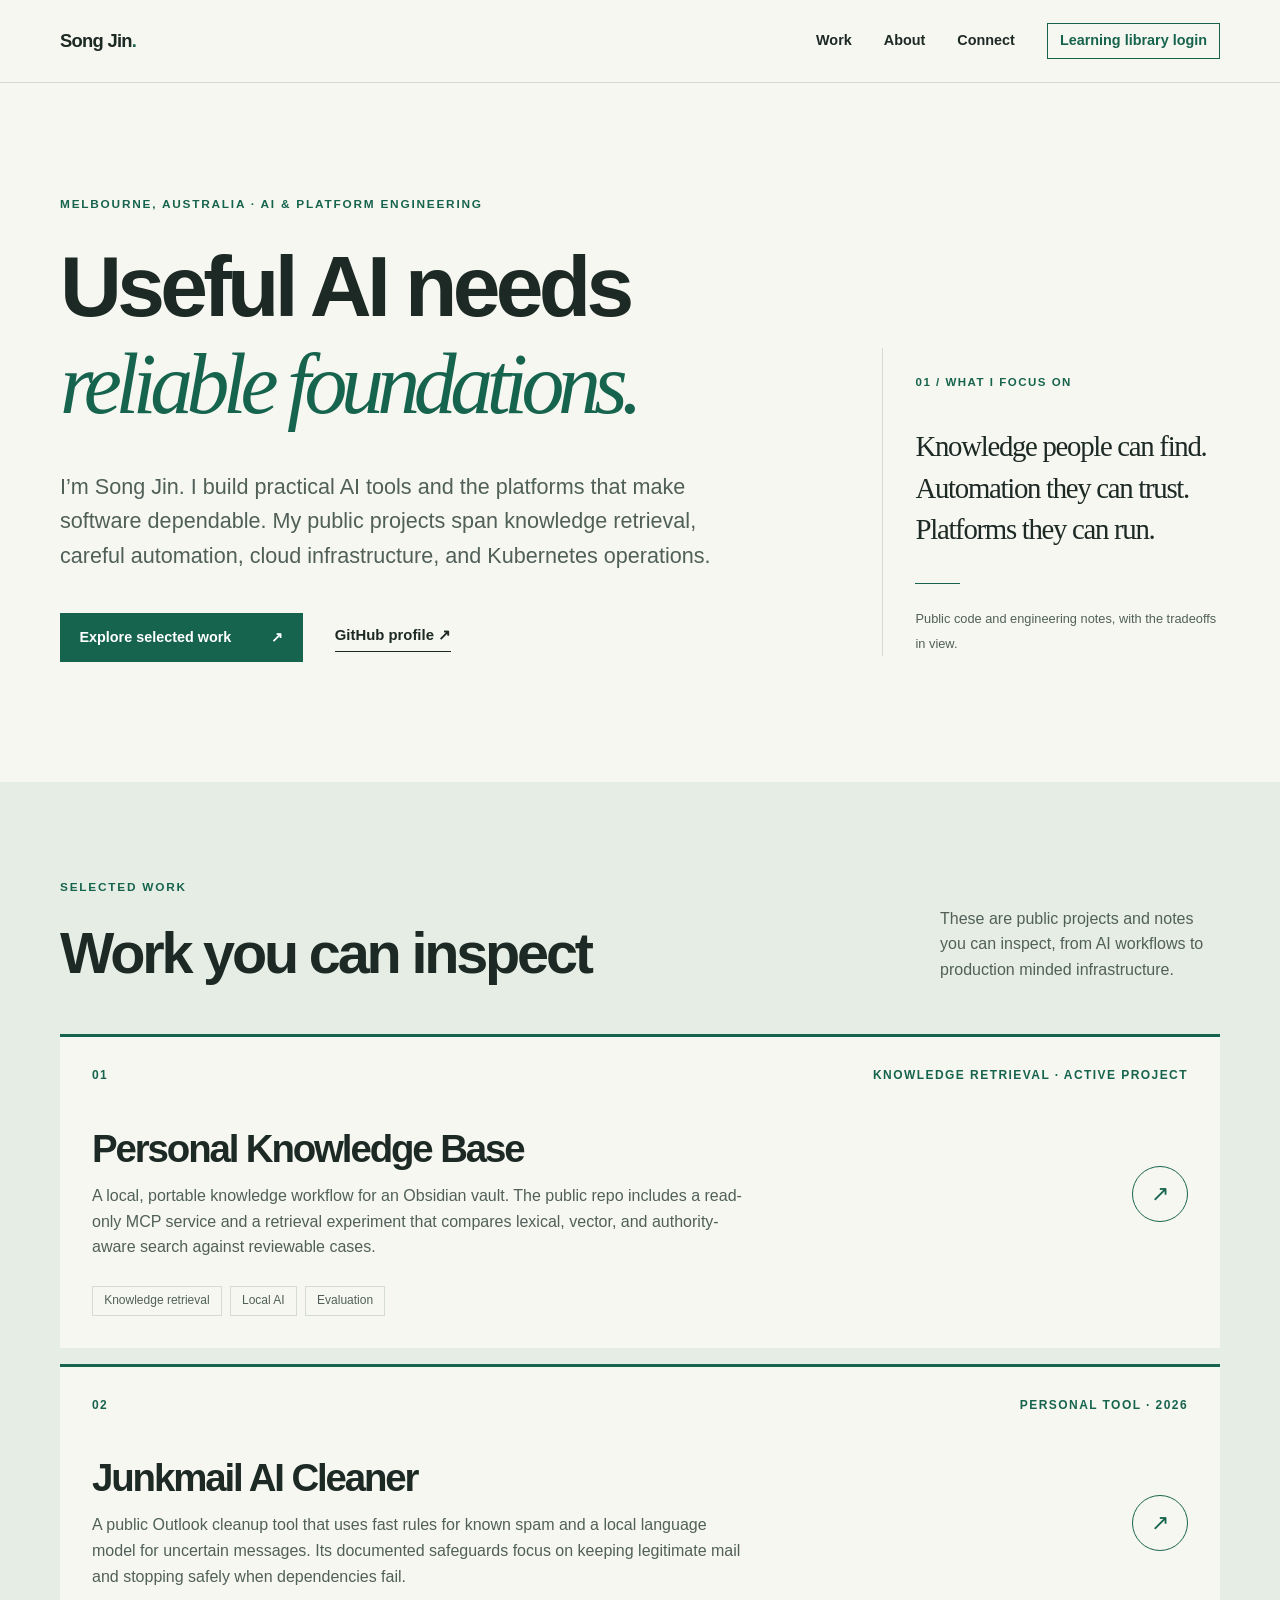
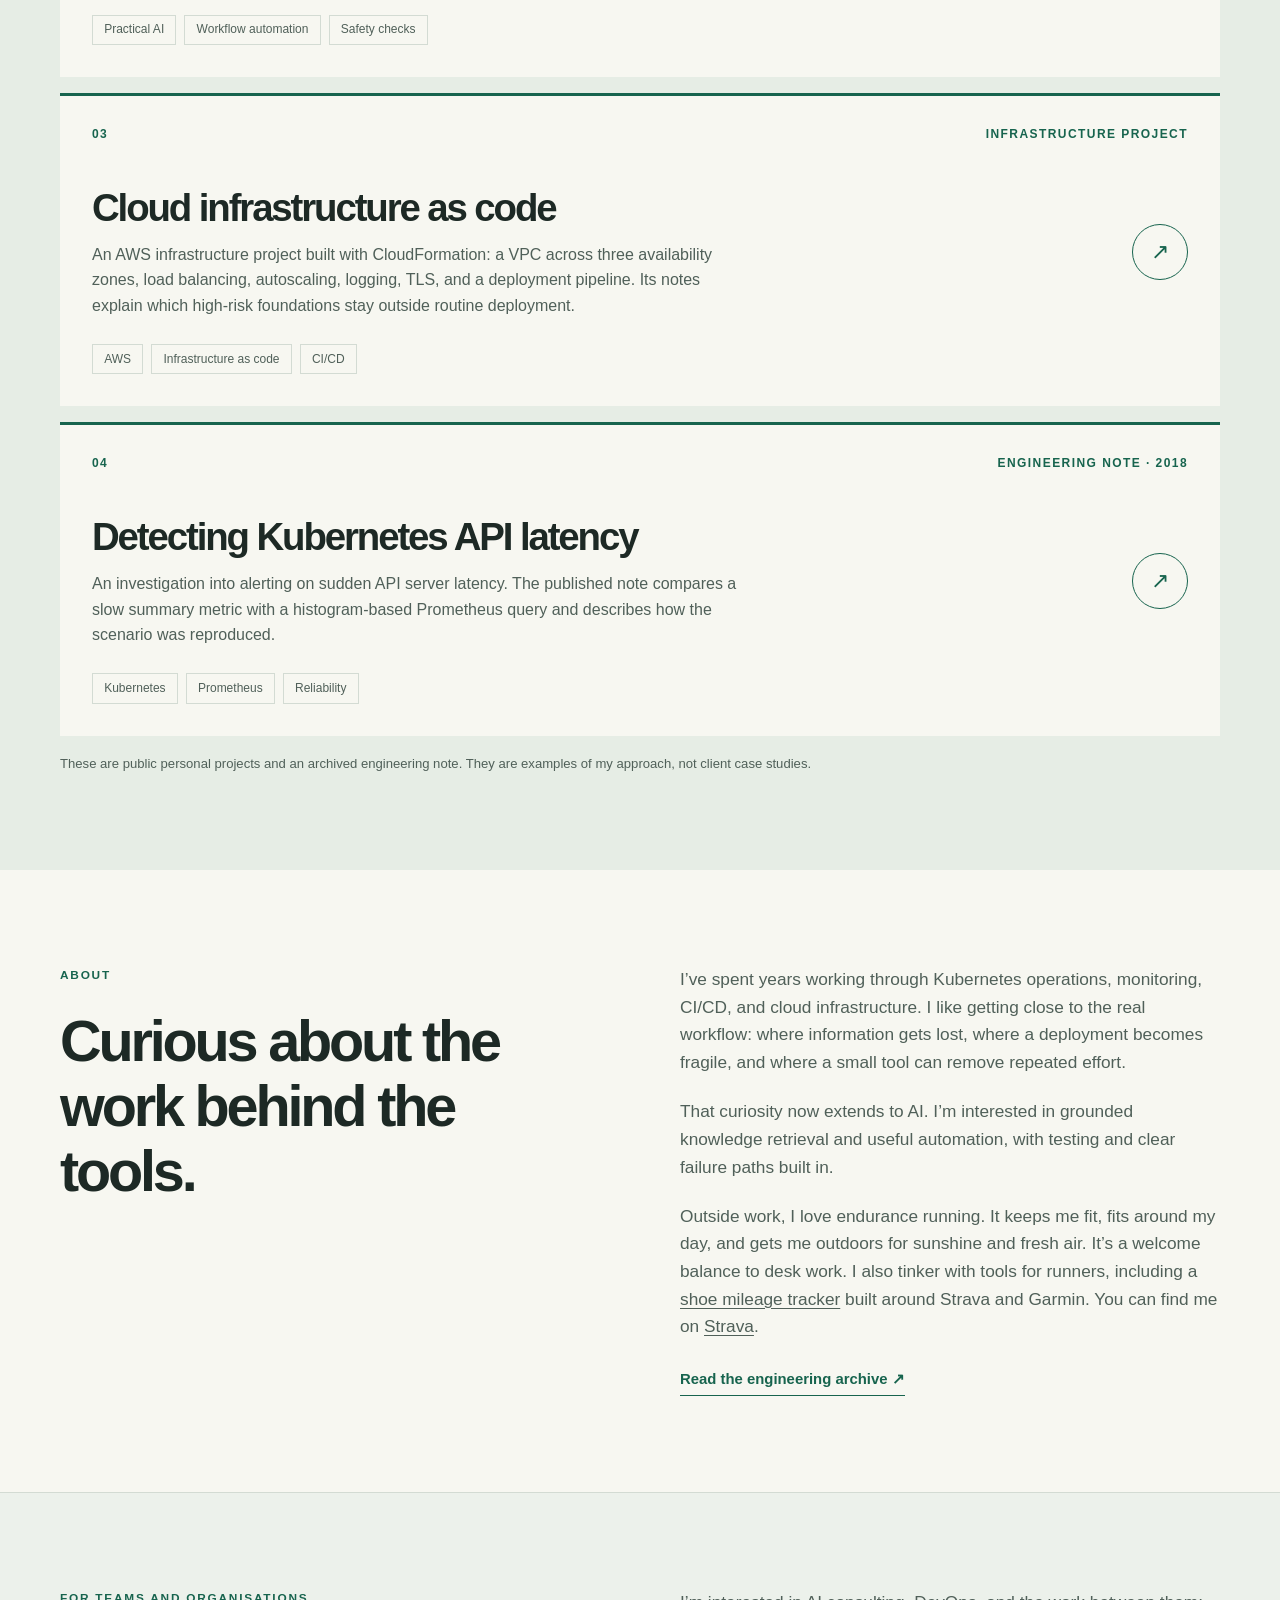
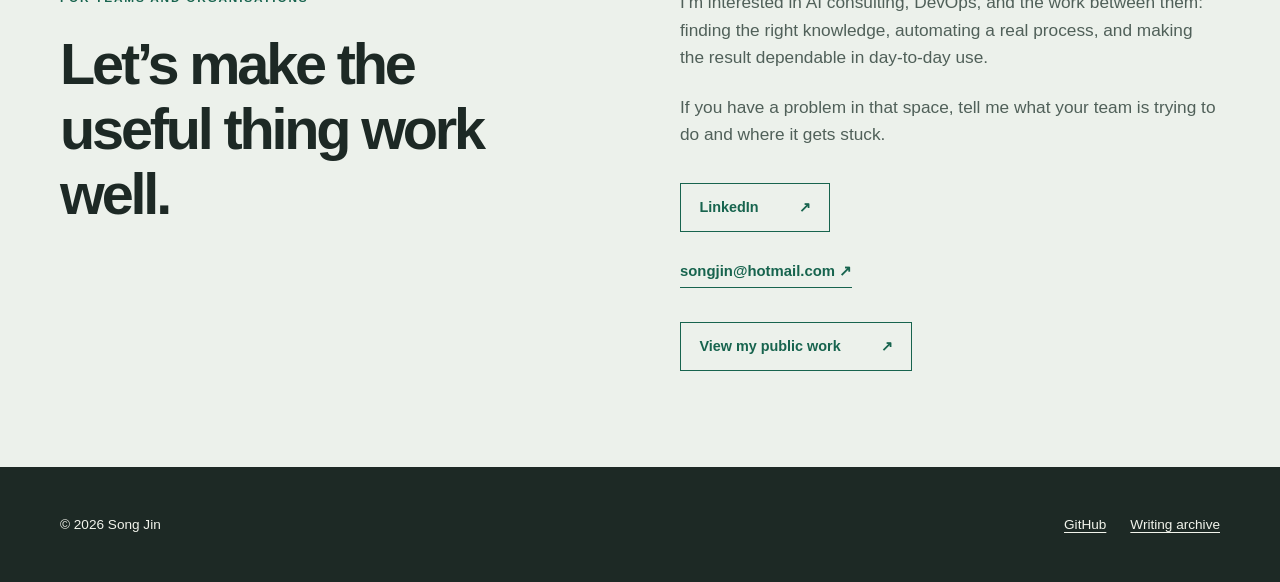
==== index.html @ e14807bd "feat: measure public visits with a persistent browser exclusion" ====
<!doctype html>
<html lang="en-AU">
  <head>
    <meta charset="utf-8">
    <meta name="viewport" content="width=device-width, initial-scale=1">
    <meta name="description" content="Song Jin builds practical AI workflows and reliable cloud platforms. Explore public projects in knowledge retrieval, automation, and DevOps.">
    <meta name="color-scheme" content="light">
    <title>Song Jin — Practical AI & reliable platforms</title>
    <link rel="icon" type="image/jpeg" href="assets/song-jin-favicon.jpeg">
    <link rel="stylesheet" href="assets/site.css?v=c58d81d">
  </head>
  <body>
    <a class="skip-link" href="#main">Skip to content</a>
    <header class="site-header">
      <div class="shell header-inner">
        <a class="wordmark" href="./" aria-label="Song Jin, home">Song Jin<span class="wordmark-dot">.</span></a>
        <nav aria-label="Main navigation">
          <a href="#work">Work</a>
          <a href="#about">About</a>
          <a href="#connect">Connect</a>
          <a class="nav-login" href="https://learn.midu.com.au/" aria-label="Log in to the private learning library">Learning library login</a>
        </nav>
      </div>
    </header>

    <main id="main">
      <section class="hero shell" aria-labelledby="intro-title">
        <div class="hero-copy">
          <p class="eyebrow">Melbourne, Australia · AI & platform engineering</p>
          <h1 id="intro-title">Useful AI needs <em>reliable foundations.</em></h1>
          <p class="lead">I’m Song Jin. I build practical AI tools and the platforms that make software dependable. My public projects span knowledge retrieval, careful automation, cloud infrastructure, and Kubernetes operations.</p>
          <div class="hero-actions">
            <a class="button button-primary" href="#work">Explore selected work <span aria-hidden="true">↗</span></a>
            <a class="text-link" href="https://github.com/SongGithub" rel="me">GitHub profile <span aria-hidden="true">↗</span></a>
          </div>
        </div>
        <aside class="hero-note" aria-label="Site focus">
          <span class="note-index">01 / WHAT I FOCUS ON</span>
          <p>Knowledge people can find. Automation they can trust. Platforms they can run.</p>
          <span class="note-rule" aria-hidden="true"></span>
          <small>Public code and engineering notes, with the tradeoffs in view.</small>
        </aside>
      </section>

      <section class="section section-work" id="work" aria-labelledby="work-title">
        <div class="shell">
          <div class="section-heading">
            <div>
              <p class="eyebrow">Selected work</p>
              <h2 id="work-title">Work you can inspect</h2>
            </div>
            <p>These are public projects and notes you can inspect, from AI workflows to production minded infrastructure.</p>
          </div>
          <article class="work-feature">
            <div class="work-meta"><span>01</span><span>Knowledge retrieval · active project</span></div>
            <div class="work-body">
              <div>
                <h3><a href="https://github.com/SongGithub/personal-knowledge-base">Personal Knowledge Base</a></h3>
                <p>A local, portable knowledge workflow for an Obsidian vault. The public repo includes a read-only MCP service and a retrieval experiment that compares lexical, vector, and authority-aware search against reviewable cases.</p>
              </div>
              <a class="round-link" href="https://github.com/SongGithub/personal-knowledge-base" aria-label="View Personal Knowledge Base on GitHub">↗</a>
            </div>
            <div class="work-tags" aria-label="Topics"><span>Knowledge retrieval</span><span>Local AI</span><span>Evaluation</span></div>
          </article>
          <article class="work-feature">
            <div class="work-meta"><span>02</span><span>Personal tool · 2026</span></div>
            <div class="work-body">
              <div>
                <h3><a href="work/junkmail-ai-cleaner/">Junkmail AI Cleaner</a></h3>
                <p>A public Outlook cleanup tool that uses fast rules for known spam and a local language model for uncertain messages. Its documented safeguards focus on keeping legitimate mail and stopping safely when dependencies fail.</p>
              </div>
              <a class="round-link" href="work/junkmail-ai-cleaner/" aria-label="Read Junkmail AI Cleaner case study">↗</a>
            </div>
            <div class="work-tags" aria-label="Topics"><span>Practical AI</span><span>Workflow automation</span><span>Safety checks</span></div>
          </article>
          <article class="work-feature">
            <div class="work-meta"><span>03</span><span>Infrastructure project</span></div>
            <div class="work-body">
              <div>
                <h3><a href="https://github.com/SongGithub/personal-infra">Cloud infrastructure as code</a></h3>
                <p>An AWS infrastructure project built with CloudFormation: a VPC across three availability zones, load balancing, autoscaling, logging, TLS, and a deployment pipeline. Its notes explain which high-risk foundations stay outside routine deployment.</p>
              </div>
              <a class="round-link" href="https://github.com/SongGithub/personal-infra" aria-label="View cloud infrastructure project on GitHub">↗</a>
            </div>
            <div class="work-tags" aria-label="Topics"><span>AWS</span><span>Infrastructure as code</span><span>CI/CD</span></div>
          </article>
          <article class="work-feature">
            <div class="work-meta"><span>04</span><span>Engineering note · 2018</span></div>
            <div class="work-body">
              <div>
                <h3><a href="work/kubernetes-api-alerting/">Detecting Kubernetes API latency</a></h3>
                <p>An investigation into alerting on sudden API server latency. The published note compares a slow summary metric with a histogram-based Prometheus query and describes how the scenario was reproduced.</p>
              </div>
              <a class="round-link" href="work/kubernetes-api-alerting/" aria-label="Read detecting Kubernetes API latency case study">↗</a>
            </div>
            <div class="work-tags" aria-label="Topics"><span>Kubernetes</span><span>Prometheus</span><span>Reliability</span></div>
          </article>
          <p class="work-footnote">These are public personal projects and an archived engineering note. They are examples of my approach, not client case studies.</p>
        </div>
      </section>

      <section class="section about-section" id="about" aria-labelledby="about-title">
        <div class="shell two-column">
          <div>
            <p class="eyebrow">About</p>
            <h2 id="about-title">Curious about the work behind the tools.</h2>
          </div>
          <div class="body-copy">
            <p>I’ve spent years working through Kubernetes operations, monitoring, CI/CD, and cloud infrastructure. I like getting close to the real workflow: where information gets lost, where a deployment becomes fragile, and where a small tool can remove repeated effort.</p>
            <p>That curiosity now extends to AI. I’m interested in grounded knowledge retrieval and useful automation, with testing and clear failure paths built in.</p>
            <p>Outside work, I love endurance running. It keeps me fit, fits around my day, and gets me outdoors for sunshine and fresh air. It’s a welcome balance to desk work. I also tinker with tools for runners, including a <a href="https://github.com/SongGithub/shoe-tracker-skill">shoe mileage tracker</a> built around Strava and Garmin. You can find me on <a href="https://www.strava.com/athletes/13263055" rel="me">Strava</a>.</p>
            <a class="text-link" href="https://github.com/SongGithub/songgithub.github.io-src/tree/master/content">Read the engineering archive <span aria-hidden="true">↗</span></a>
          </div>
        </div>
      </section>

      <section class="section connect-section" id="connect" aria-labelledby="connect-title">
        <div class="shell two-column">
          <div>
            <p class="eyebrow">For teams and organisations</p>
            <h2 id="connect-title">Let’s make the useful thing work well.</h2>
          </div>
          <div class="body-copy">
            <p>I’m interested in AI consulting, DevOps, and the work between them: finding the right knowledge, automating a real process, and making the result dependable in day-to-day use.</p>
            <p>If you have a problem in that space, tell me what your team is trying to do and where it gets stuck.</p>
            <p><a class="button button-outline" href="https://www.linkedin.com/in/songjinau" rel="me">LinkedIn <span aria-hidden="true">↗</span></a></p>
            <p><a class="text-link" href="mailto:songjin@hotmail.com">songjin@hotmail.com <span aria-hidden="true">↗</span></a></p>
            <a class="button button-outline" href="https://github.com/SongGithub">View my public work <span aria-hidden="true">↗</span></a>
          </div>
        </div>
      </section>
    </main>

    <footer class="site-footer">
      <div class="shell footer-inner">
        <span>© 2026 Song Jin</span>
        <div><a href="https://github.com/SongGithub">GitHub</a><a href="https://github.com/SongGithub/songgithub.github.io-src/tree/master/content">Writing archive</a></div>
      </div>
    </footer>
    <!-- Public Web Analytics collection token; not a Cloudflare API credential. -->
    <script defer src="/assets/analytics.js" data-analytics-token="b153a38c7e134f3891fbebf4ce72a303"></script>
  </body>
</html>
---- assets/site.css ----
:root{--ink:#1d2925;--muted:#506059;--paper:#f7f7f1;--line:#d3dbd3;--accent:#17644e;--accent-dark:#0c4938;--soft:#e6ede5;--max:1160px}
.analytics-notice{padding:.65rem 0;background:var(--soft);border-bottom:1px solid var(--line);color:var(--accent-dark);font-size:.9rem}
*{box-sizing:border-box}
html{scroll-behavior:smooth}
body{margin:0;background:var(--paper);color:var(--ink);font-family:Arial,Helvetica,sans-serif;line-height:1.6}
a{color:inherit;text-decoration-thickness:1px;text-underline-offset:.2em}
a:hover{color:var(--accent)}
a:focus-visible{outline:3px solid var(--accent);outline-offset:4px}
.shell{width:min(calc(100% - 3rem),var(--max));margin-inline:auto}
.skip-link{position:absolute;left:1rem;top:-5rem;z-index:10;background:white;padding:.75rem 1rem}.skip-link:focus{top:1rem}
.site-header{border-bottom:1px solid var(--line);background:var(--paper)}
.header-inner{min-height:82px;display:flex;align-items:center;justify-content:space-between;gap:2rem}
.wordmark{font-size:1.15rem;font-weight:700;letter-spacing:-.04em;text-decoration:none;white-space:nowrap}
.wordmark-dot{color:var(--accent)}
nav{display:flex;align-items:center;gap:2rem}nav a{font-size:.9rem;font-weight:600;text-decoration:none}
.nav-login{border:1px solid var(--accent);color:var(--accent);padding:.35rem .75rem;white-space:nowrap}.nav-login:hover{background:var(--accent);color:white}
.hero{display:grid;grid-template-columns:minmax(0,1.65fr) minmax(250px,.75fr);gap:5rem;align-items:end;padding-block:7rem 7.5rem}
.eyebrow{margin:0 0 1.5rem;color:var(--accent);font-size:.74rem;font-weight:700;letter-spacing:.15em;text-transform:uppercase}
h1,h2,h3,p{margin-top:0}h1,h2,h3{line-height:1.13;letter-spacing:-.055em}
h1{font-size:clamp(3.4rem,6.7vw,6.5rem);max-width:850px;margin-bottom:2.25rem;font-weight:600}
h1 em{font-family:Georgia,serif;font-weight:400;letter-spacing:-.075em;color:var(--accent)}
.lead{max-width:680px;font-size:clamp(1.12rem,1.7vw,1.35rem);line-height:1.6;color:var(--muted)}
.hero-actions{display:flex;align-items:center;gap:2rem;flex-wrap:wrap;margin-top:2.5rem}
.button{display:inline-flex;align-items:center;justify-content:space-between;gap:2.5rem;min-height:48px;padding:.75rem 1.15rem;border:1px solid var(--accent);font-size:.9rem;font-weight:700;text-decoration:none;transition:background .15s,color .15s}
.button-primary{background:var(--accent);color:white}.button-primary:hover{background:var(--accent-dark);color:white}
.button-outline{color:var(--accent)}.button-outline:hover{background:var(--accent);color:white}
.text-link{font-weight:700;font-size:.93rem;text-decoration:none;border-bottom:1px solid currentColor;padding-bottom:.2rem}
.hero-note{border-left:1px solid var(--line);padding:1.25rem 0 0 2rem;margin-bottom:.4rem}
.note-index{font-size:.72rem;font-weight:700;letter-spacing:.13em;color:var(--accent)}
.hero-note p{font-family:Georgia,serif;font-size:1.8rem;line-height:1.45;letter-spacing:-.045em;margin:2rem 0}
.note-rule{display:block;width:45px;height:1px;background:var(--accent);margin-bottom:1.3rem}.hero-note small{font-size:.8rem;color:var(--muted)}
.section{padding-block:6rem}.section-work{background:var(--soft)}
.section-heading{display:flex;justify-content:space-between;align-items:end;gap:3rem;margin-bottom:3rem}.section-heading h2{max-width:640px}.section-heading>p{max-width:280px;color:var(--muted);margin-bottom:.25rem}
h2{font-size:clamp(2.3rem,4.5vw,4rem);font-weight:600;margin-bottom:0}h3{font-size:clamp(1.8rem,3vw,2.7rem);font-weight:600}
.work-feature{background:var(--paper);border-top:3px solid var(--accent);padding:1.8rem 2rem 2rem}.work-meta{display:flex;justify-content:space-between;color:var(--accent);font-size:.75rem;font-weight:700;letter-spacing:.12em;text-transform:uppercase}.work-body{display:flex;justify-content:space-between;align-items:center;gap:2rem;padding:2.6rem 0 1.6rem}.work-body h3{margin-bottom:.8rem}.work-body h3 a{text-decoration:none}.work-body p{max-width:660px;color:var(--muted);margin:0}.round-link{display:grid;place-items:center;min-width:56px;height:56px;border:1px solid var(--accent);border-radius:50%;color:var(--accent);font-size:1.4rem;text-decoration:none}.round-link:hover{background:var(--accent);color:white}
.work-feature+.work-feature{margin-top:1rem}
.work-tags{display:flex;flex-wrap:wrap;gap:.5rem}.work-tags span{padding:.28rem .7rem;border:1px solid var(--line);font-size:.75rem;color:var(--muted)}.work-footnote{font-size:.82rem;color:var(--muted);margin:1.1rem 0 0}
.two-column{display:grid;grid-template-columns:1fr 1fr;gap:5rem}.two-column h2{max-width:500px}.body-copy{max-width:560px;font-size:1.08rem;color:var(--muted)}.body-copy p{margin-bottom:1.35rem}.body-copy .text-link{display:inline-block;margin-top:.35rem;color:var(--accent)}
.connect-section{border-top:1px solid var(--line);background:#ecf1eb}.connect-section .button{margin-top:.8rem}
.site-footer{background:var(--ink);color:#f2f4ec}.footer-inner{min-height:115px;display:flex;justify-content:space-between;align-items:center;gap:1rem;font-size:.85rem}.footer-inner div{display:flex;gap:1.5rem}.footer-inner a:hover{color:#a8d1be}
.case-main{padding-block:3rem 7rem}.back-link{font-size:.85rem;font-weight:700;text-decoration:none;color:var(--accent)}.case-header{max-width:900px;padding-block:5rem 4rem;border-bottom:1px solid var(--line)}.case-header h1{font-size:clamp(3.1rem,6vw,5.7rem);margin-bottom:1.8rem}.case-layout{display:grid;grid-template-columns:minmax(0,1.7fr) minmax(230px,.7fr);gap:6rem;padding-top:4rem}.case-content section{margin-bottom:3rem}.case-content h2{font-size:1.9rem;margin-bottom:1rem}.case-content p{max-width:660px;color:var(--muted);font-size:1.08rem}.case-content code{font-size:.88em;overflow-wrap:anywhere}.case-aside{align-self:start;border-top:3px solid var(--accent);padding-top:1.4rem}.case-aside dl{margin:0}.case-aside dt{font-size:.72rem;font-weight:700;text-transform:uppercase;letter-spacing:.12em;color:var(--accent);margin-top:1.5rem}.case-aside dd{margin:.3rem 0 0;color:var(--muted)}
@media(max-width:800px){.hero{grid-template-columns:1fr;gap:3rem;padding-block:5rem}.hero-note{max-width:450px}.two-column,.case-layout{grid-template-columns:1fr;gap:2.5rem}.section-heading{align-items:start;flex-direction:column;gap:1rem}.section-heading>p{max-width:550px}.section{padding-block:4.5rem}}
@media(max-width:540px){.shell{width:min(calc(100% - 2rem),var(--max))}.header-inner{min-height:70px;align-items:flex-start;flex-direction:column;justify-content:center;gap:.25rem;padding-block:.7rem}nav{gap:.6rem 1.3rem;flex-wrap:wrap}nav a{font-size:.8rem}.hero{padding-block:4rem}.hero h1{font-size:3.35rem}.hero-actions{align-items:flex-start;flex-direction:column;gap:1.5rem}.hero-note{padding-left:1.3rem}.section{padding-block:3.5rem}.work-feature{padding:1.25rem}.work-body{padding:2rem 0 1.2rem;align-items:end}.round-link{min-width:44px;height:44px}.footer-inner{align-items:flex-start;flex-direction:column;justify-content:center;padding-block:1.5rem}.case-header{padding-block:3rem}.case-layout{padding-top:2.5rem}}
@media(prefers-reduced-motion:reduce){html{scroll-behavior:auto}.button{transition:none}}
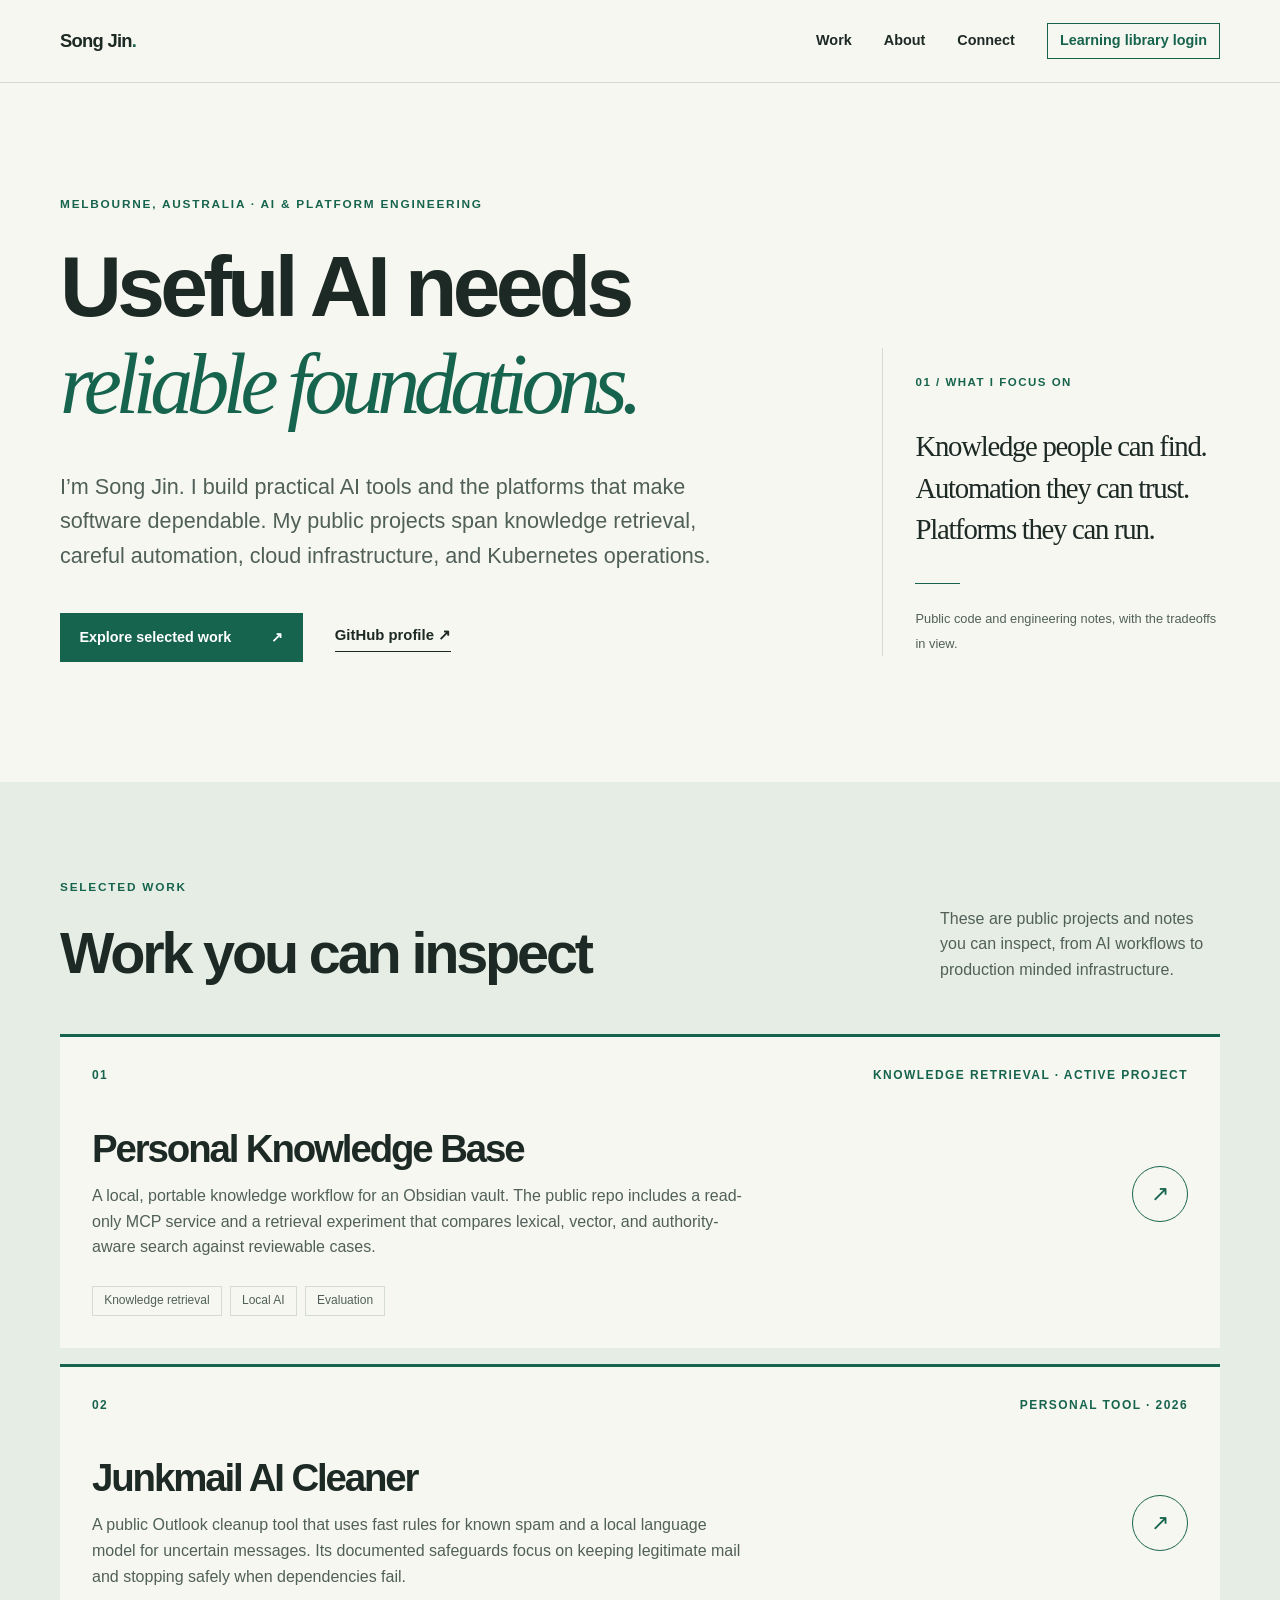
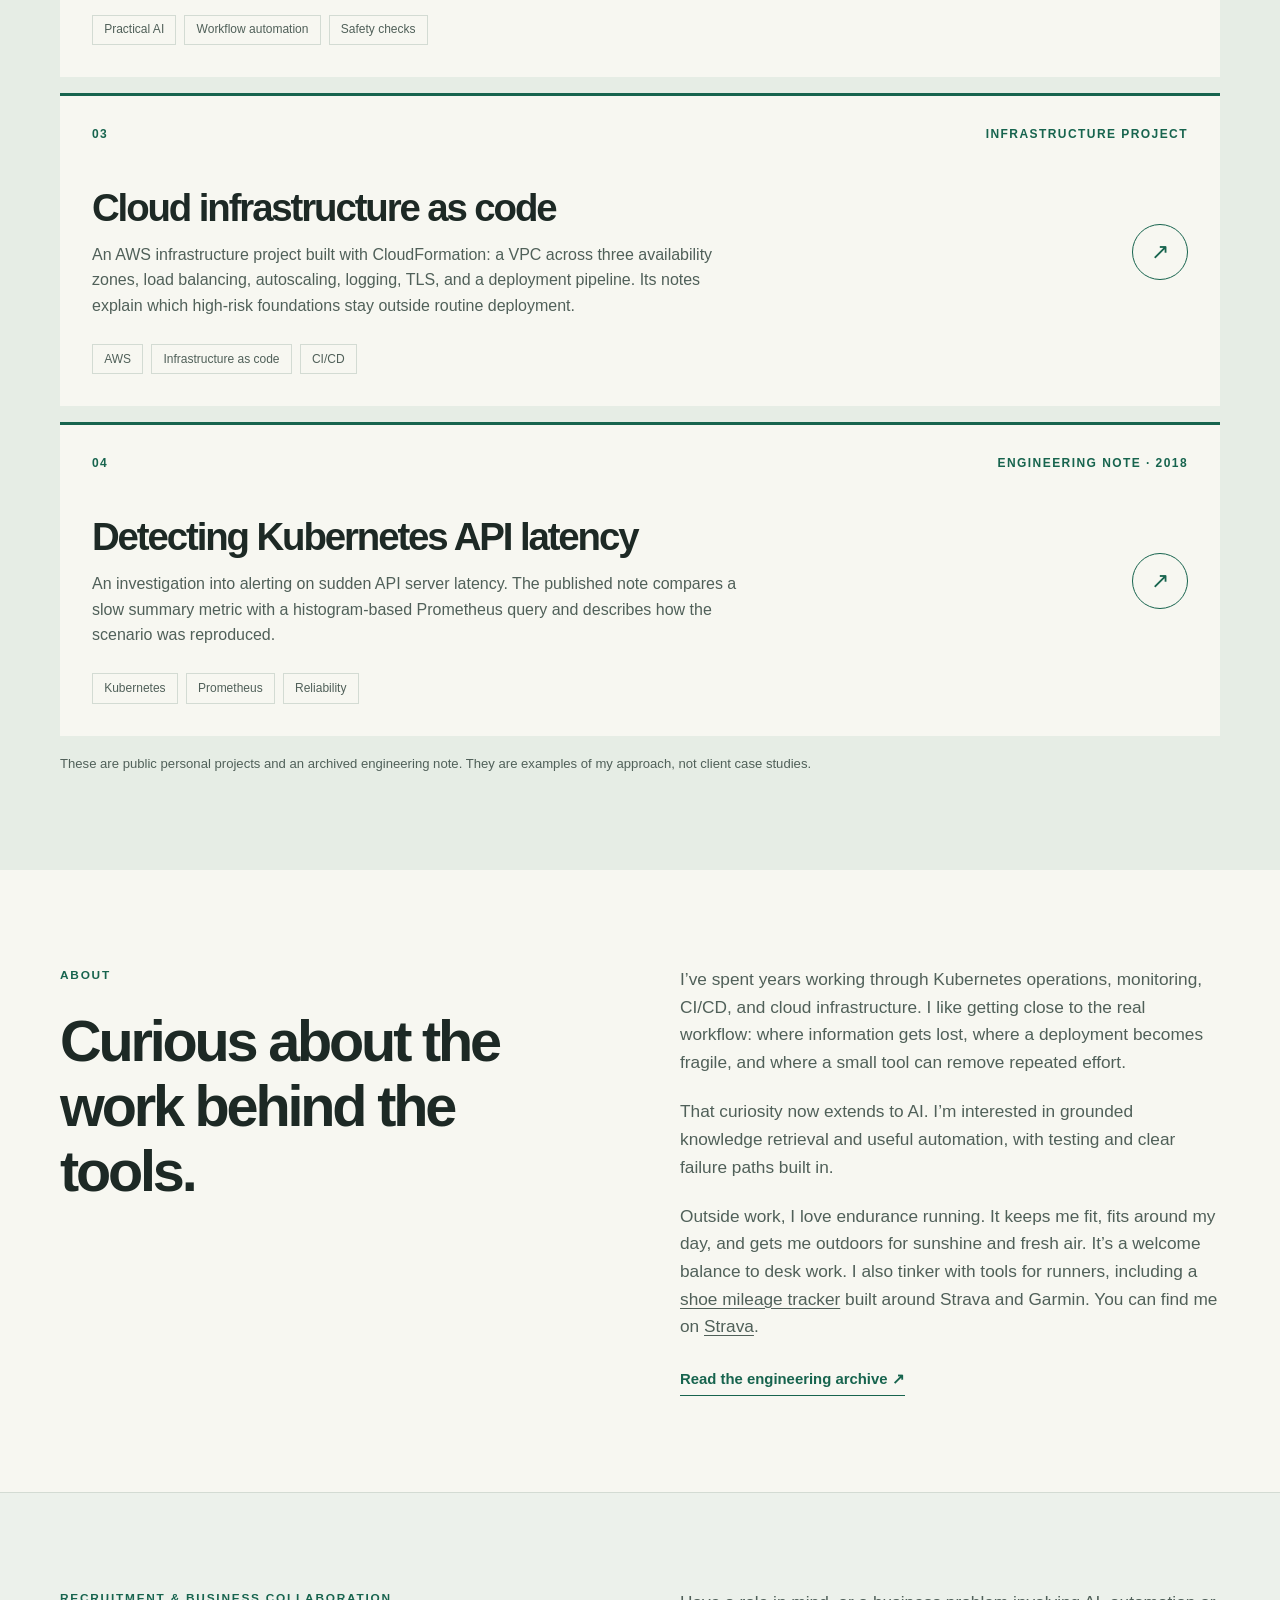
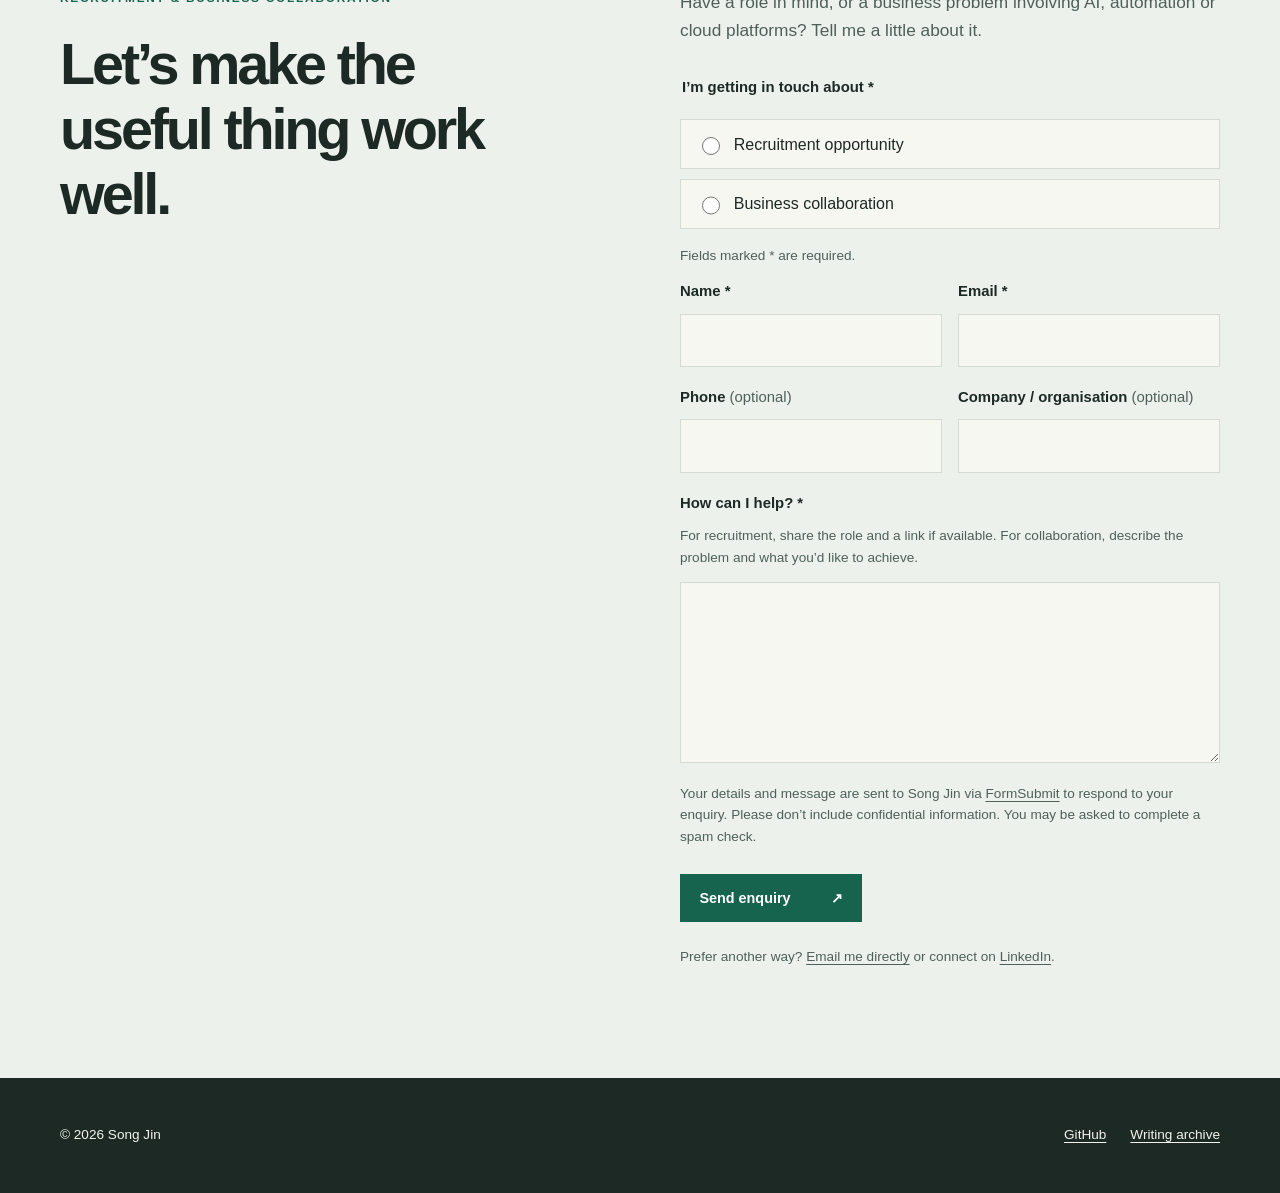
==== commit 5ecb7bc6: "Add contact form for recruitment and business enquiries" ====
--- a/index.html
+++ b/index.html
@@ -7,7 +7,7 @@
     <meta name="color-scheme" content="light">
     <title>Song Jin — Practical AI & reliable platforms</title>
     <link rel="icon" type="image/jpeg" href="assets/song-jin-favicon.jpeg">
-    <link rel="stylesheet" href="assets/site.css?v=c58d81d">
+    <link rel="stylesheet" href="assets/site.css?v=contact-20261017">
   </head>
   <body>
     <a class="skip-link" href="#main">Skip to content</a>
@@ -117,15 +117,31 @@
       <section class="section connect-section" id="connect" aria-labelledby="connect-title">
         <div class="shell two-column">
           <div>
-            <p class="eyebrow">For teams and organisations</p>
+            <p class="eyebrow">Recruitment &amp; business collaboration</p>
             <h2 id="connect-title">Let’s make the useful thing work well.</h2>
           </div>
-          <div class="body-copy">
-            <p>I’m interested in AI consulting, DevOps, and the work between them: finding the right knowledge, automating a real process, and making the result dependable in day-to-day use.</p>
-            <p>If you have a problem in that space, tell me what your team is trying to do and where it gets stuck.</p>
-            <p><a class="button button-outline" href="https://www.linkedin.com/in/songjinau" rel="me">LinkedIn <span aria-hidden="true">↗</span></a></p>
-            <p><a class="text-link" href="mailto:songjin@hotmail.com">songjin@hotmail.com <span aria-hidden="true">↗</span></a></p>
-            <a class="button button-outline" href="https://github.com/SongGithub">View my public work <span aria-hidden="true">↗</span></a>
+          <div>
+            <p class="body-copy">Have a role in mind, or a business problem involving AI, automation or cloud platforms? Tell me a little about it.</p>
+            <form class="contact-form" action="https://formsubmit.co/songjin@hotmail.com" method="POST" aria-describedby="contact-privacy">
+              <input type="hidden" name="_subject" value="Midu website enquiry">
+              <input type="hidden" name="_template" value="table">
+              <fieldset class="contact-purpose">
+                <legend>I’m getting in touch about <span aria-hidden="true">*</span></legend>
+                <label class="purpose-option"><input type="radio" name="enquiry_type" value="Recruitment opportunity" required> <span>Recruitment opportunity</span></label>
+                <label class="purpose-option"><input type="radio" name="enquiry_type" value="Business collaboration" required> <span>Business collaboration</span></label>
+              </fieldset>
+              <p class="form-hint">Fields marked * are required.</p>
+              <div class="contact-fields">
+                <div class="contact-field"><label for="contact-name">Name *</label><input id="contact-name" name="name" autocomplete="name" maxlength="100" required></div>
+                <div class="contact-field"><label for="contact-email">Email *</label><input id="contact-email" type="email" name="email" autocomplete="email" maxlength="254" required></div>
+                <div class="contact-field"><label for="contact-phone">Phone <span>(optional)</span></label><input id="contact-phone" type="tel" name="phone" autocomplete="tel" maxlength="40"></div>
+                <div class="contact-field"><label for="contact-company">Company / organisation <span>(optional)</span></label><input id="contact-company" name="organisation" autocomplete="organization" maxlength="150"></div>
+              </div>
+              <div class="contact-field"><label for="contact-message">How can I help? *</label><p id="message-hint" class="form-hint">For recruitment, share the role and a link if available. For collaboration, describe the problem and what you’d like to achieve.</p><textarea id="contact-message" name="message" rows="6" maxlength="5000" aria-describedby="message-hint" required></textarea></div>
+              <p id="contact-privacy" class="form-hint">Your details and message are sent to Song Jin via <a href="https://formsubmit.co/privacy.pdf">FormSubmit</a> to respond to your enquiry. Please don’t include confidential information. You may be asked to complete a spam check.</p>
+              <button class="button button-primary" type="submit">Send enquiry <span aria-hidden="true">↗</span></button>
+            </form>
+            <p class="contact-alternatives">Prefer another way? <a href="mailto:songjin@hotmail.com">Email me directly</a> or connect on <a href="https://www.linkedin.com/in/songjinau" rel="me">LinkedIn</a>.</p>
           </div>
         </div>
       </section>
--- a/assets/site.css
+++ b/assets/site.css
@@ -42,3 +42,20 @@
 @media(max-width:800px){.hero{grid-template-columns:1fr;gap:3rem;padding-block:5rem}.hero-note{max-width:450px}.two-column,.case-layout{grid-template-columns:1fr;gap:2.5rem}.section-heading{align-items:start;flex-direction:column;gap:1rem}.section-heading>p{max-width:550px}.section{padding-block:4.5rem}}
 @media(max-width:540px){.shell{width:min(calc(100% - 2rem),var(--max))}.header-inner{min-height:70px;align-items:flex-start;flex-direction:column;justify-content:center;gap:.25rem;padding-block:.7rem}nav{gap:.6rem 1.3rem;flex-wrap:wrap}nav a{font-size:.8rem}.hero{padding-block:4rem}.hero h1{font-size:3.35rem}.hero-actions{align-items:flex-start;flex-direction:column;gap:1.5rem}.hero-note{padding-left:1.3rem}.section{padding-block:3.5rem}.work-feature{padding:1.25rem}.work-body{padding:2rem 0 1.2rem;align-items:end}.round-link{min-width:44px;height:44px}.footer-inner{align-items:flex-start;flex-direction:column;justify-content:center;padding-block:1.5rem}.case-header{padding-block:3rem}.case-layout{padding-top:2.5rem}}
 @media(prefers-reduced-motion:reduce){html{scroll-behavior:auto}.button{transition:none}}
+
+/* Contact form */
+.contact-form{margin-top:2rem}
+.contact-purpose{border:0;padding:0;margin:0 0 1rem;min-width:0}
+.contact-purpose legend,.contact-field>label{font-size:.93rem;font-weight:700;margin-bottom:.6rem}
+.purpose-option{display:flex;align-items:center;gap:.65rem;min-height:48px;border:1px solid var(--line);padding:.7rem 1rem;margin-top:.6rem;background:var(--paper);cursor:pointer}
+.purpose-option:has(input:checked){border-color:var(--accent);background:var(--soft)}
+.purpose-option input{accent-color:var(--accent);width:1.15rem;height:1.15rem;flex-shrink:0}
+.contact-fields{display:grid;grid-template-columns:1fr 1fr;gap:0 1rem}
+.contact-field{margin-bottom:1.2rem;min-width:0}
+.contact-field>label{display:block}.contact-field label span{font-weight:400;color:var(--muted)}
+.contact-field input,.contact-field textarea{display:block;width:100%;border:1px solid var(--line);border-radius:0;padding:.8rem;background:var(--paper);color:var(--ink);font:inherit;font-size:1rem;min-height:48px}
+.contact-field textarea{resize:vertical;min-height:150px}
+.contact-form input:focus-visible,.contact-form textarea:focus-visible,.contact-form button:focus-visible{outline:3px solid var(--accent);outline-offset:3px}
+.form-hint,.contact-alternatives{color:var(--muted);font-size:.85rem;line-height:1.6}
+.contact-form button{cursor:pointer;font-family:inherit}.contact-alternatives{margin-top:1.5rem}
+@media(max-width:540px){.contact-fields{grid-template-columns:1fr}}
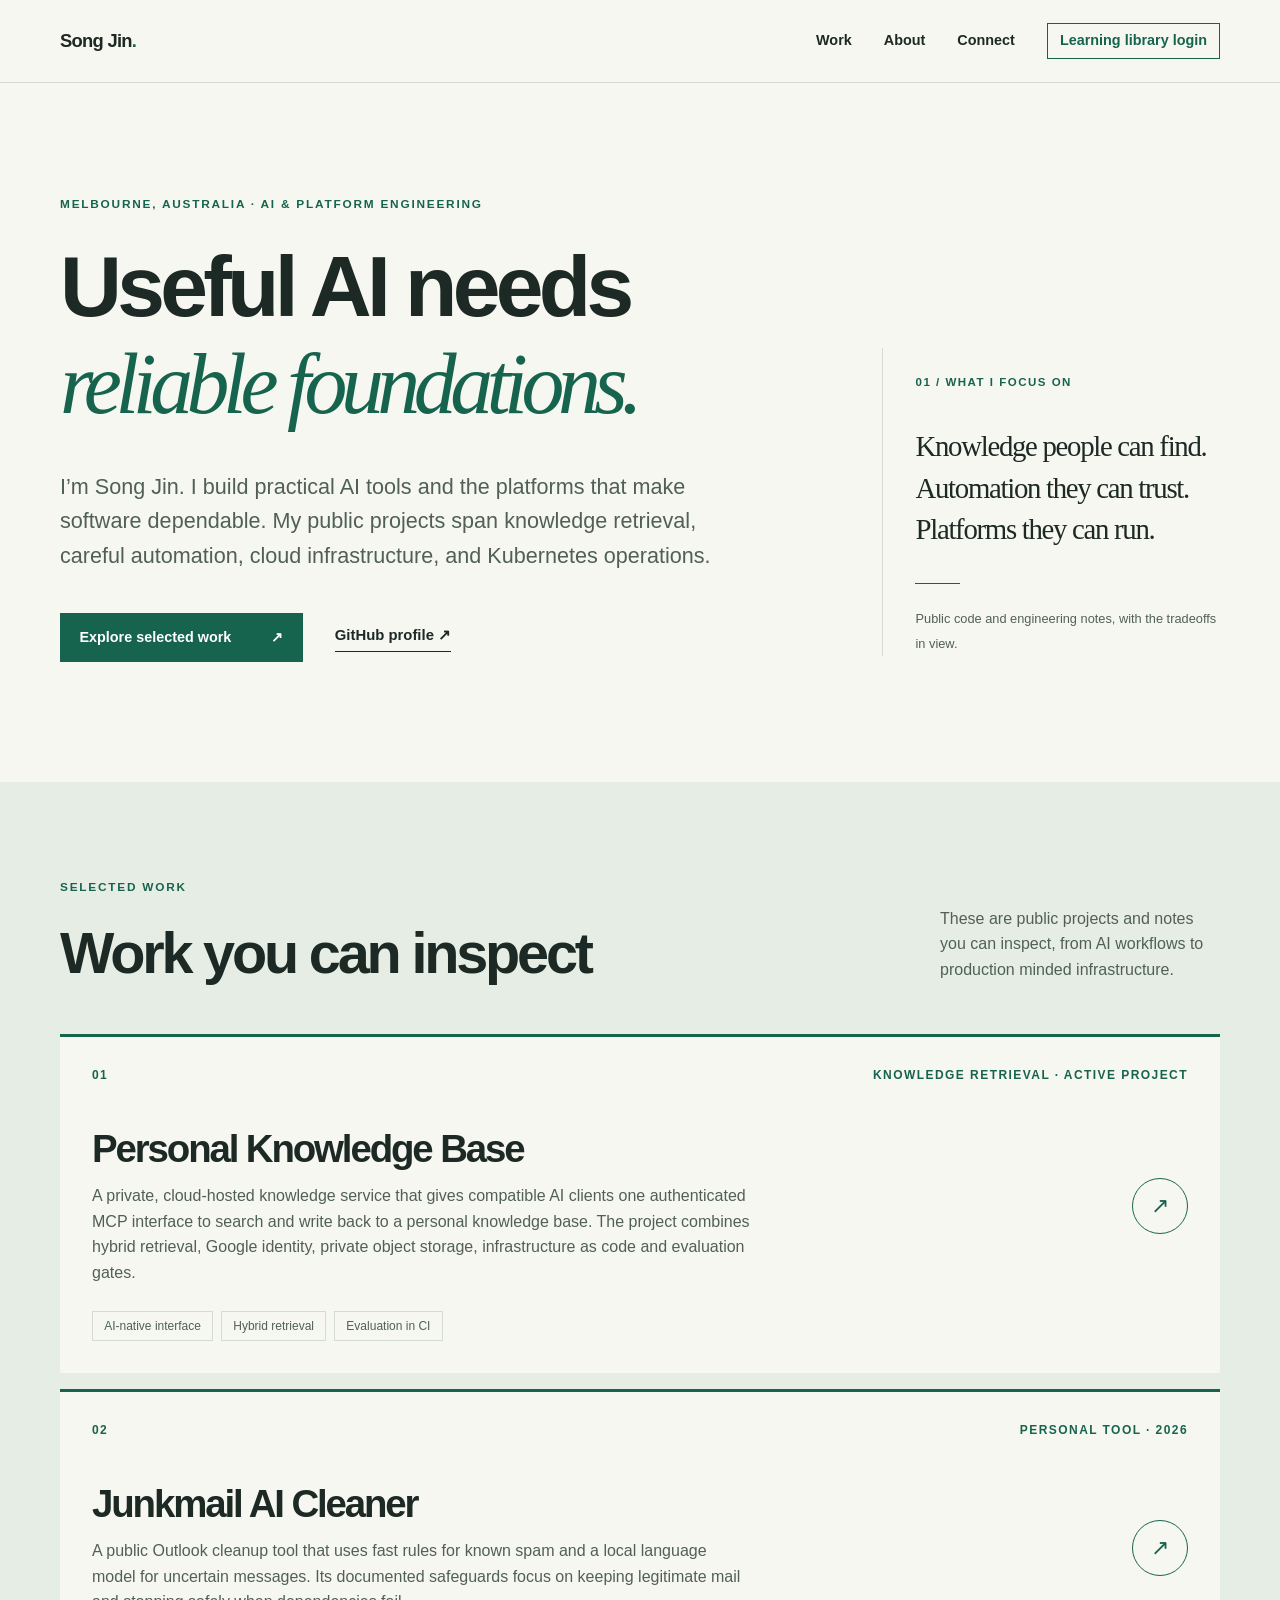
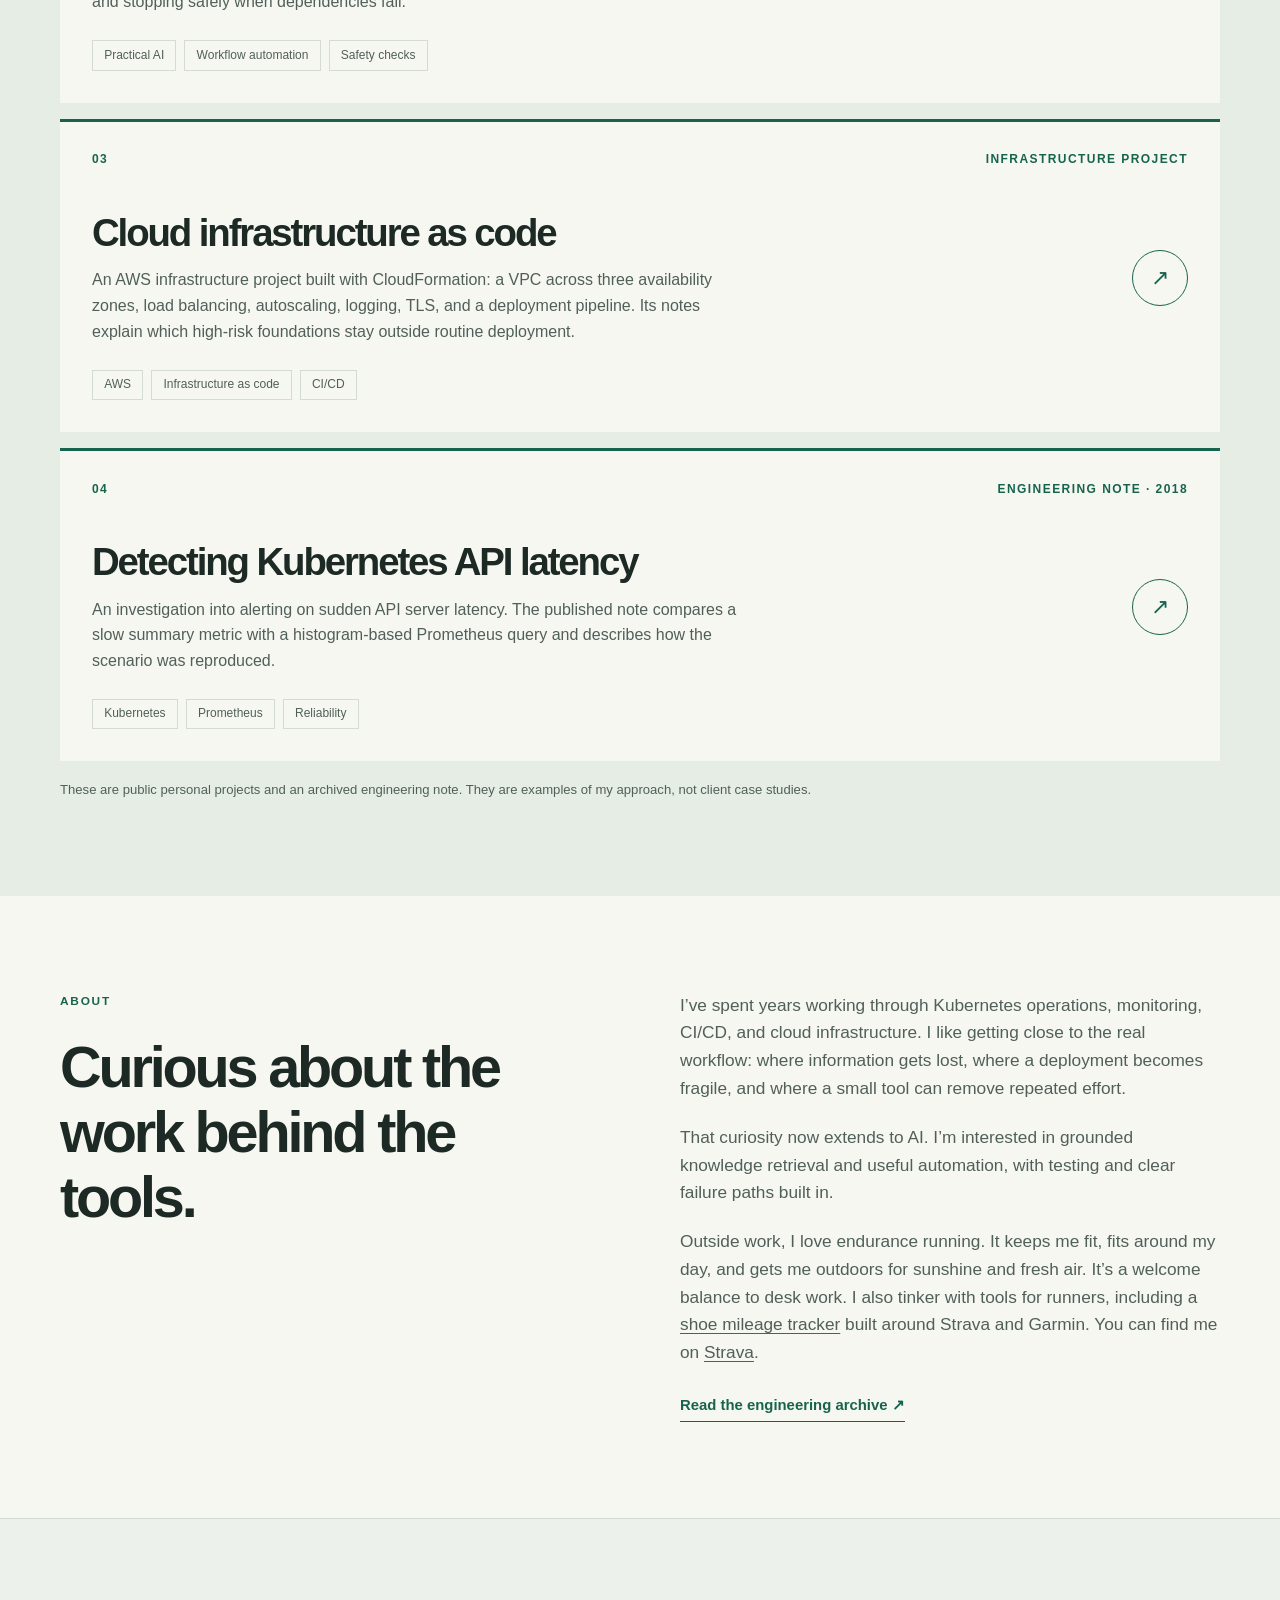
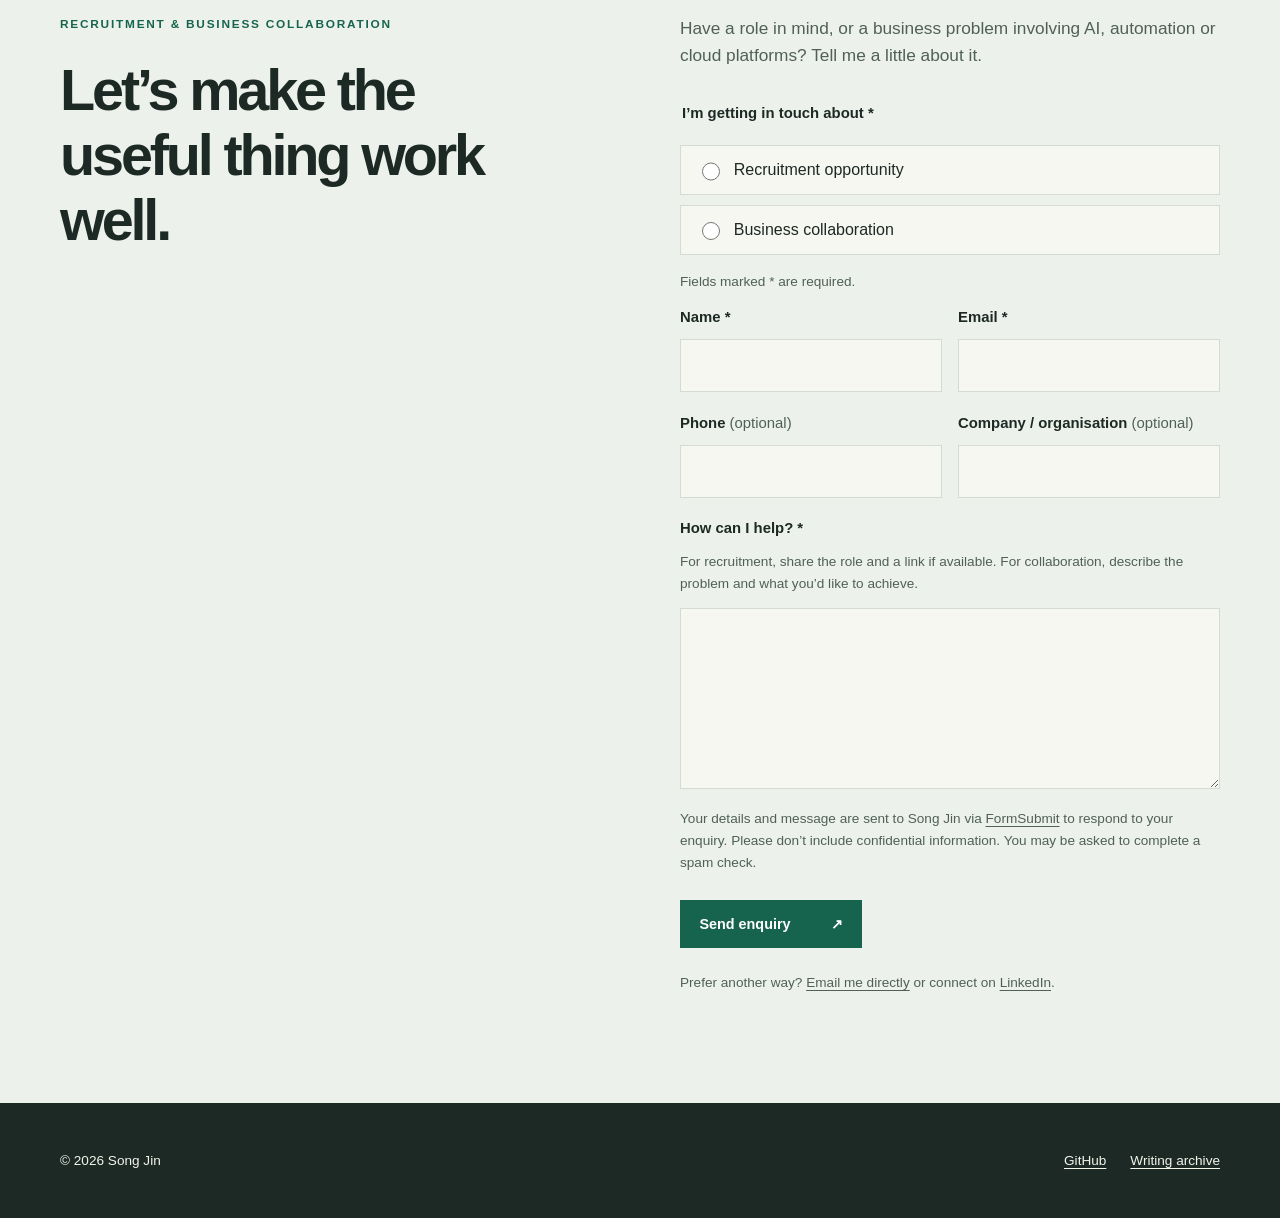
==== commit ada29c56: "Add Personal KB MCP case study" ====
--- a/index.html
+++ b/index.html
@@ -7,7 +7,7 @@
     <meta name="color-scheme" content="light">
     <title>Song Jin — Practical AI & reliable platforms</title>
     <link rel="icon" type="image/jpeg" href="assets/song-jin-favicon.jpeg">
-    <link rel="stylesheet" href="assets/site.css?v=contact-20261017">
+    <link rel="stylesheet" href="assets/site.css?v=kb-mcp-20261019">
   </head>
   <body>
     <a class="skip-link" href="#main">Skip to content</a>
@@ -55,12 +55,12 @@
             <div class="work-meta"><span>01</span><span>Knowledge retrieval · active project</span></div>
             <div class="work-body">
               <div>
-                <h3><a href="https://github.com/SongGithub/personal-knowledge-base">Personal Knowledge Base</a></h3>
-                <p>A local, portable knowledge workflow for an Obsidian vault. The public repo includes a read-only MCP service and a retrieval experiment that compares lexical, vector, and authority-aware search against reviewable cases.</p>
+                <h3><a href="work/personal-knowledge-base/">Personal Knowledge Base</a></h3>
+                <p>A private, cloud-hosted knowledge service that gives compatible AI clients one authenticated MCP interface to search and write back to a personal knowledge base. The project combines hybrid retrieval, Google identity, private object storage, infrastructure as code and evaluation gates.</p>
               </div>
-              <a class="round-link" href="https://github.com/SongGithub/personal-knowledge-base" aria-label="View Personal Knowledge Base on GitHub">↗</a>
+              <a class="round-link" href="work/personal-knowledge-base/" aria-label="Read Personal Knowledge Base case study">↗</a>
             </div>
-            <div class="work-tags" aria-label="Topics"><span>Knowledge retrieval</span><span>Local AI</span><span>Evaluation</span></div>
+            <div class="work-tags" aria-label="Topics"><span>AI-native interface</span><span>Hybrid retrieval</span><span>Evaluation in CI</span></div>
           </article>
           <article class="work-feature">
             <div class="work-meta"><span>02</span><span>Personal tool · 2026</span></div>
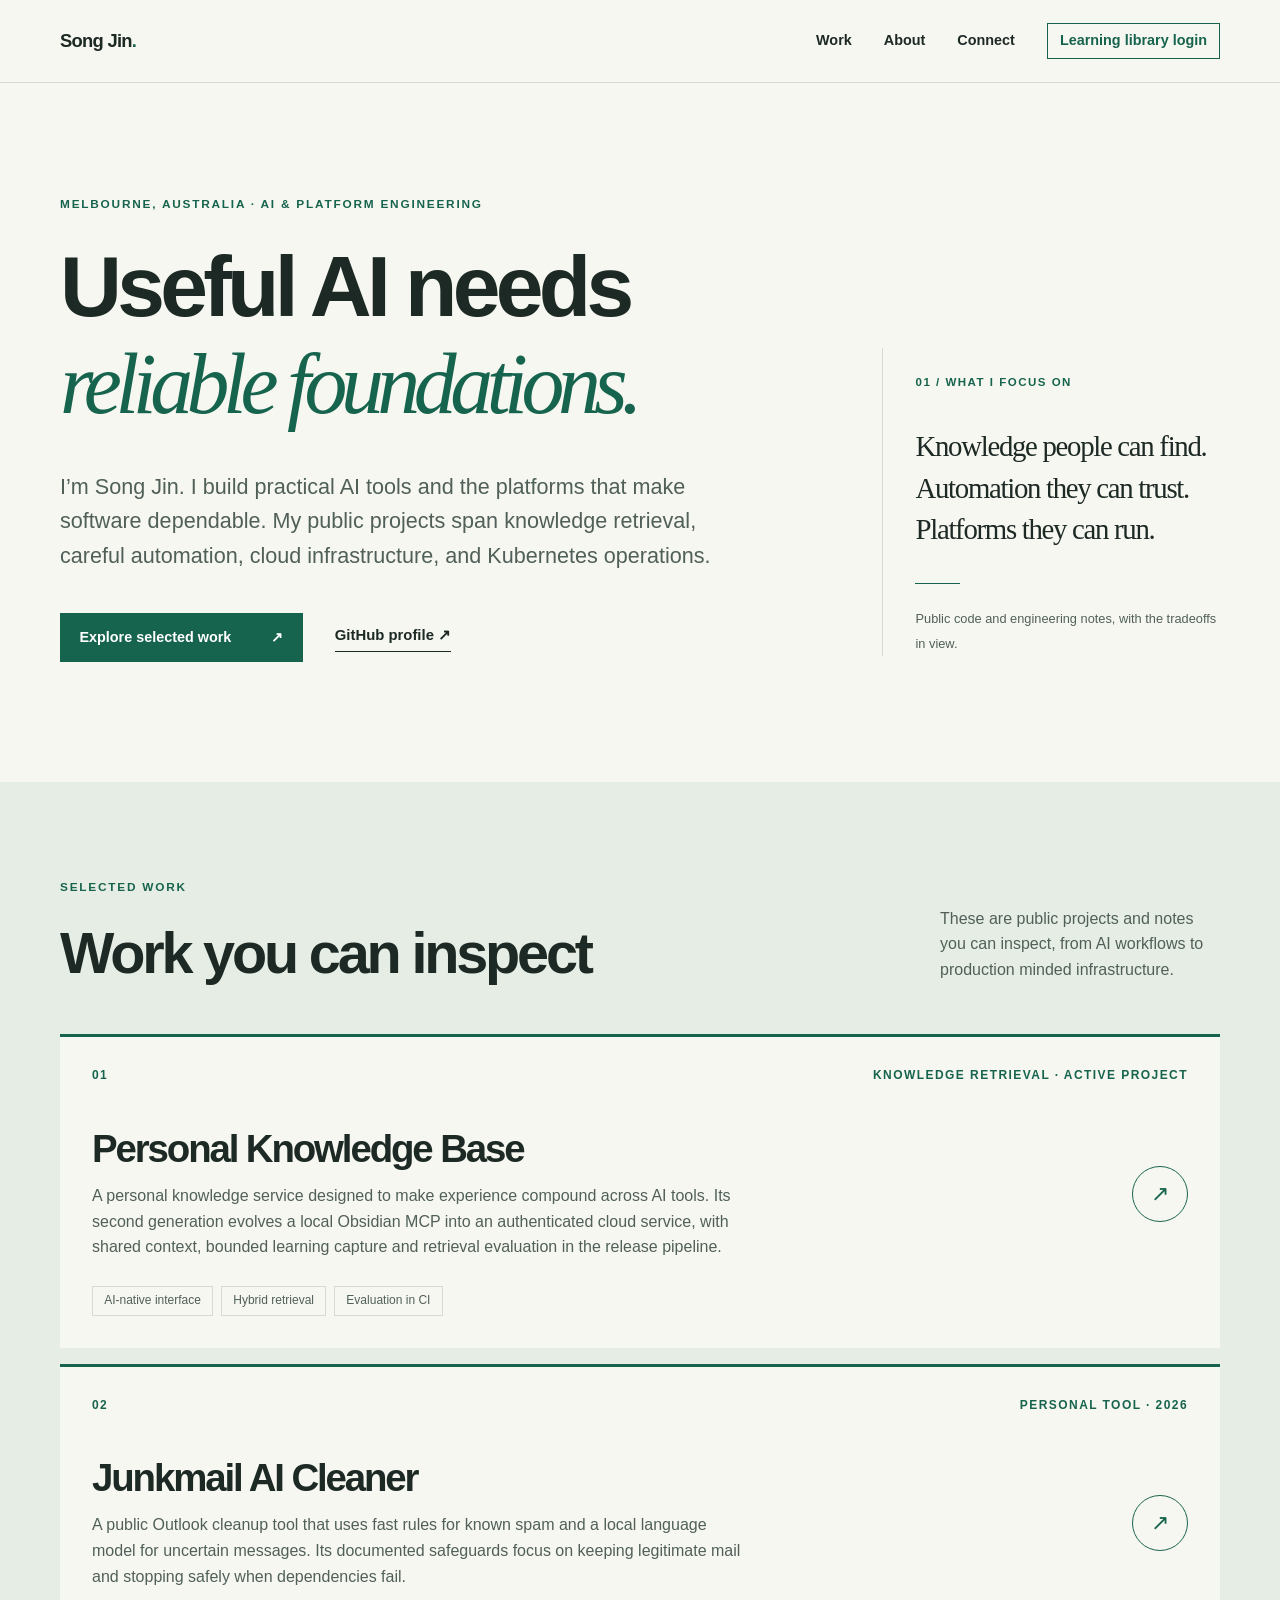
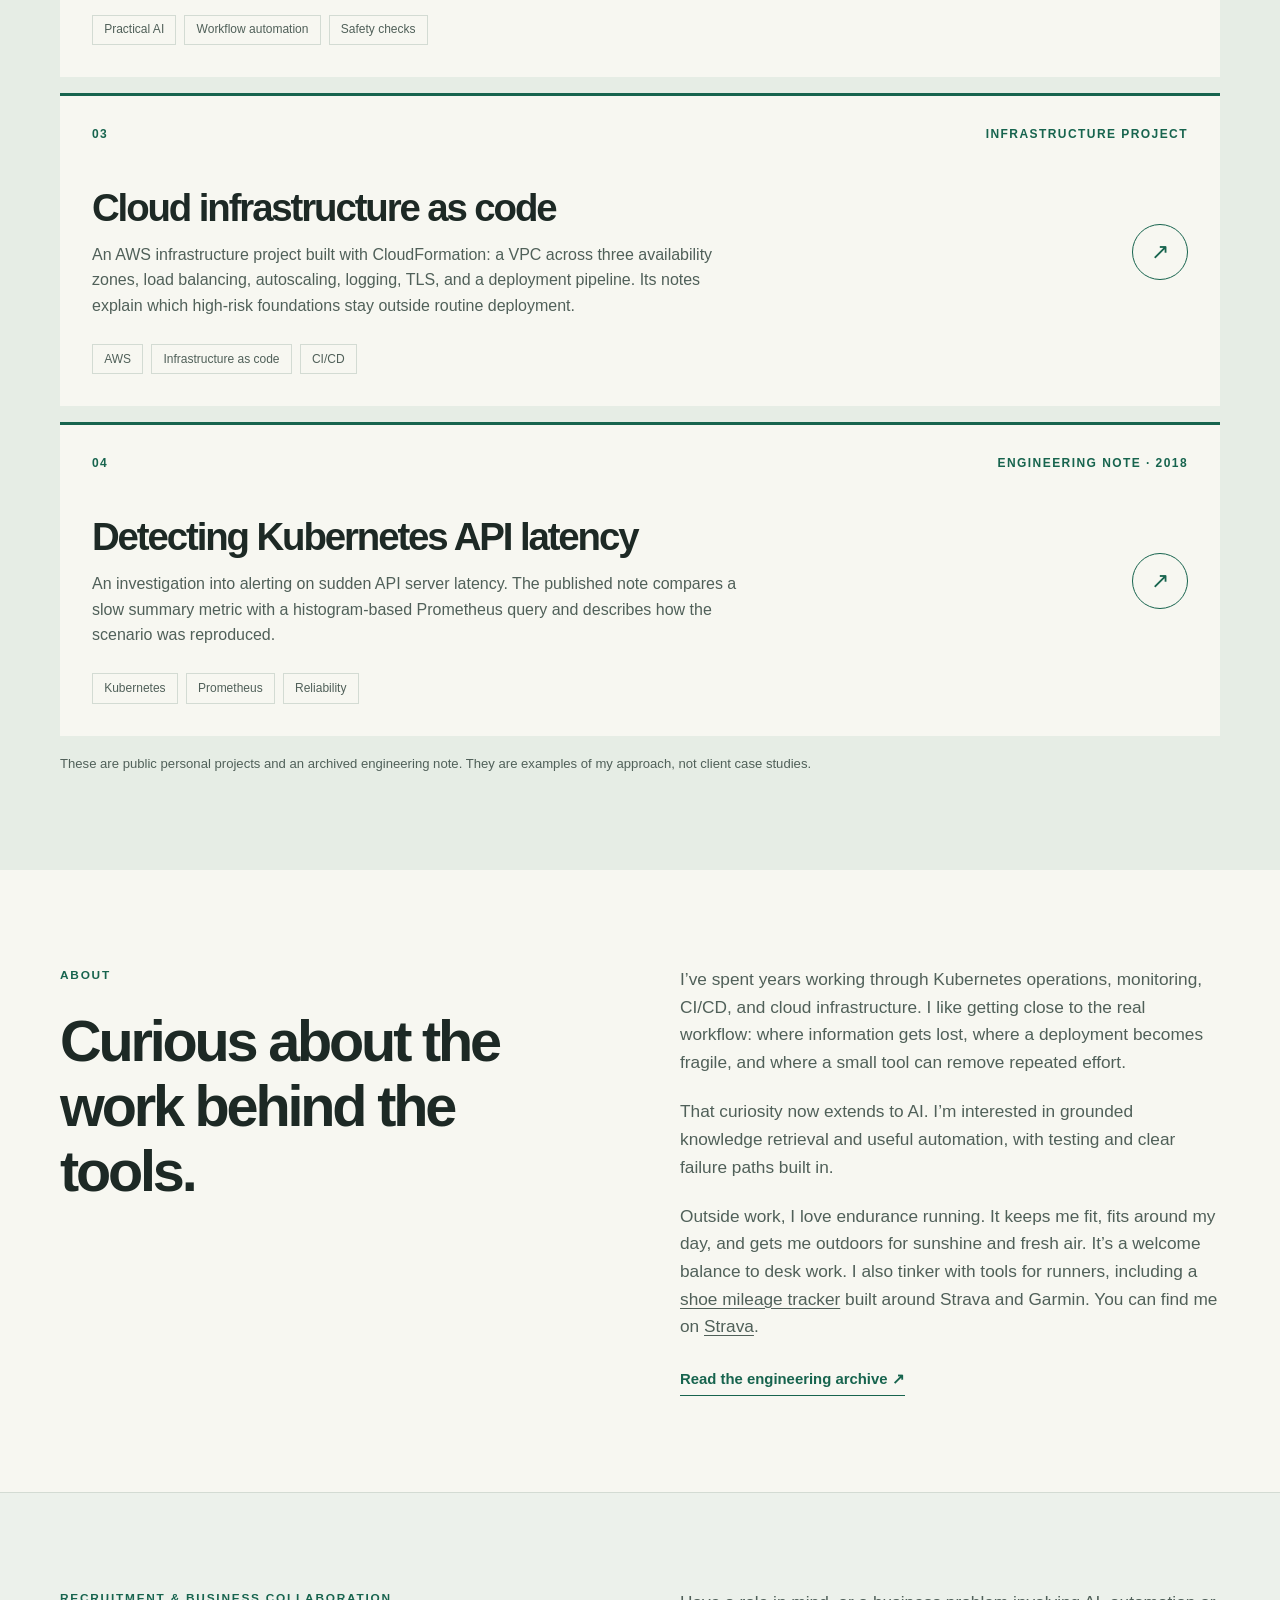
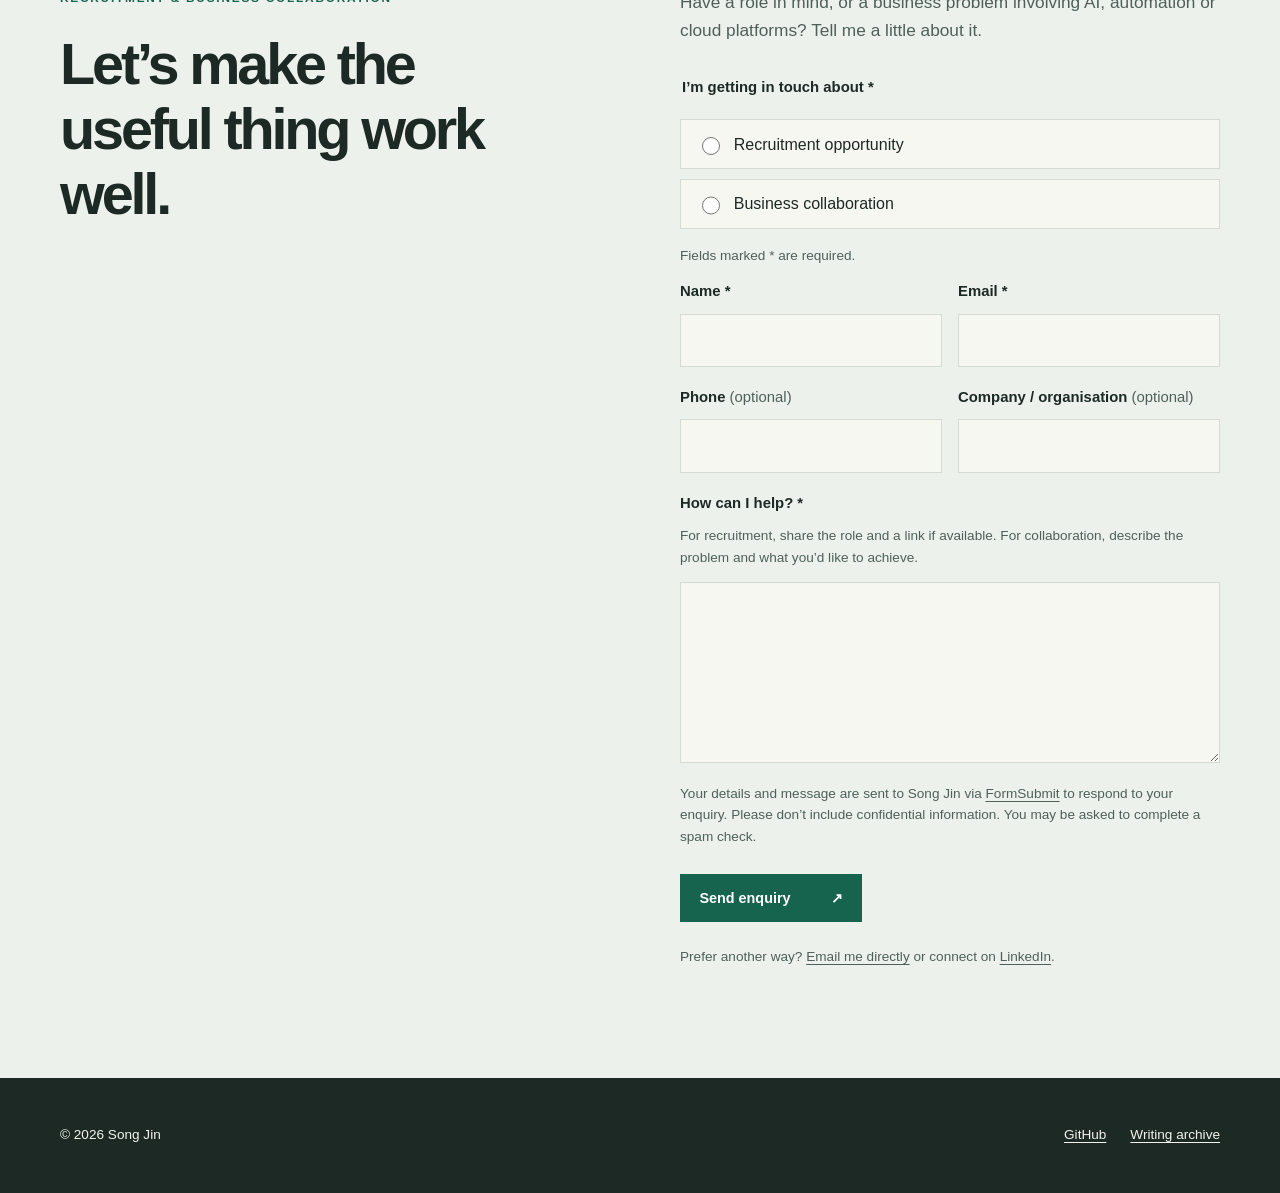
==== commit e3b79eec: "Explain the KB learning loop and add Miro architecture diagrams" ====
--- a/index.html
+++ b/index.html
@@ -56,7 +56,7 @@
             <div class="work-body">
               <div>
                 <h3><a href="work/personal-knowledge-base/">Personal Knowledge Base</a></h3>
-                <p>A private, cloud-hosted knowledge service that gives compatible AI clients one authenticated MCP interface to search and write back to a personal knowledge base. The project combines hybrid retrieval, Google identity, private object storage, infrastructure as code and evaluation gates.</p>
+                <p>A personal knowledge service designed to make experience compound across AI tools. Its second generation evolves a local Obsidian MCP into an authenticated cloud service, with shared context, bounded learning capture and retrieval evaluation in the release pipeline.</p>
               </div>
               <a class="round-link" href="work/personal-knowledge-base/" aria-label="Read Personal Knowledge Base case study">↗</a>
             </div>
--- a/assets/site.css
+++ b/assets/site.css
@@ -59,3 +59,5 @@
 .form-hint,.contact-alternatives{color:var(--muted);font-size:.85rem;line-height:1.6}
 .contact-form button{cursor:pointer;font-family:inherit}.contact-alternatives{margin-top:1.5rem}
 @media(max-width:540px){.contact-fields{grid-template-columns:1fr}}
+
+.case-figure{margin:1.8rem 0 2.2rem}.case-figure>a{display:block;border:1px solid var(--line);border-radius:12px;overflow:hidden;background:#f8fafc}.case-figure img{display:block;width:100%;height:auto}.case-figure figcaption{font-size:.85rem;line-height:1.6;color:var(--muted);margin-top:.8rem}.case-figure figcaption a{color:var(--accent)}.case-table{border-collapse:collapse;width:100%;margin:1.5rem 0;font-size:.95rem}.case-table caption{text-align:left;font-weight:700;margin-bottom:.8rem}.case-table th,.case-table td{text-align:left;padding:.8rem .6rem;border-bottom:1px solid var(--line);vertical-align:top}.case-table thead th{color:var(--accent);font-size:.8rem}.case-content li+li{margin-top:.65rem}
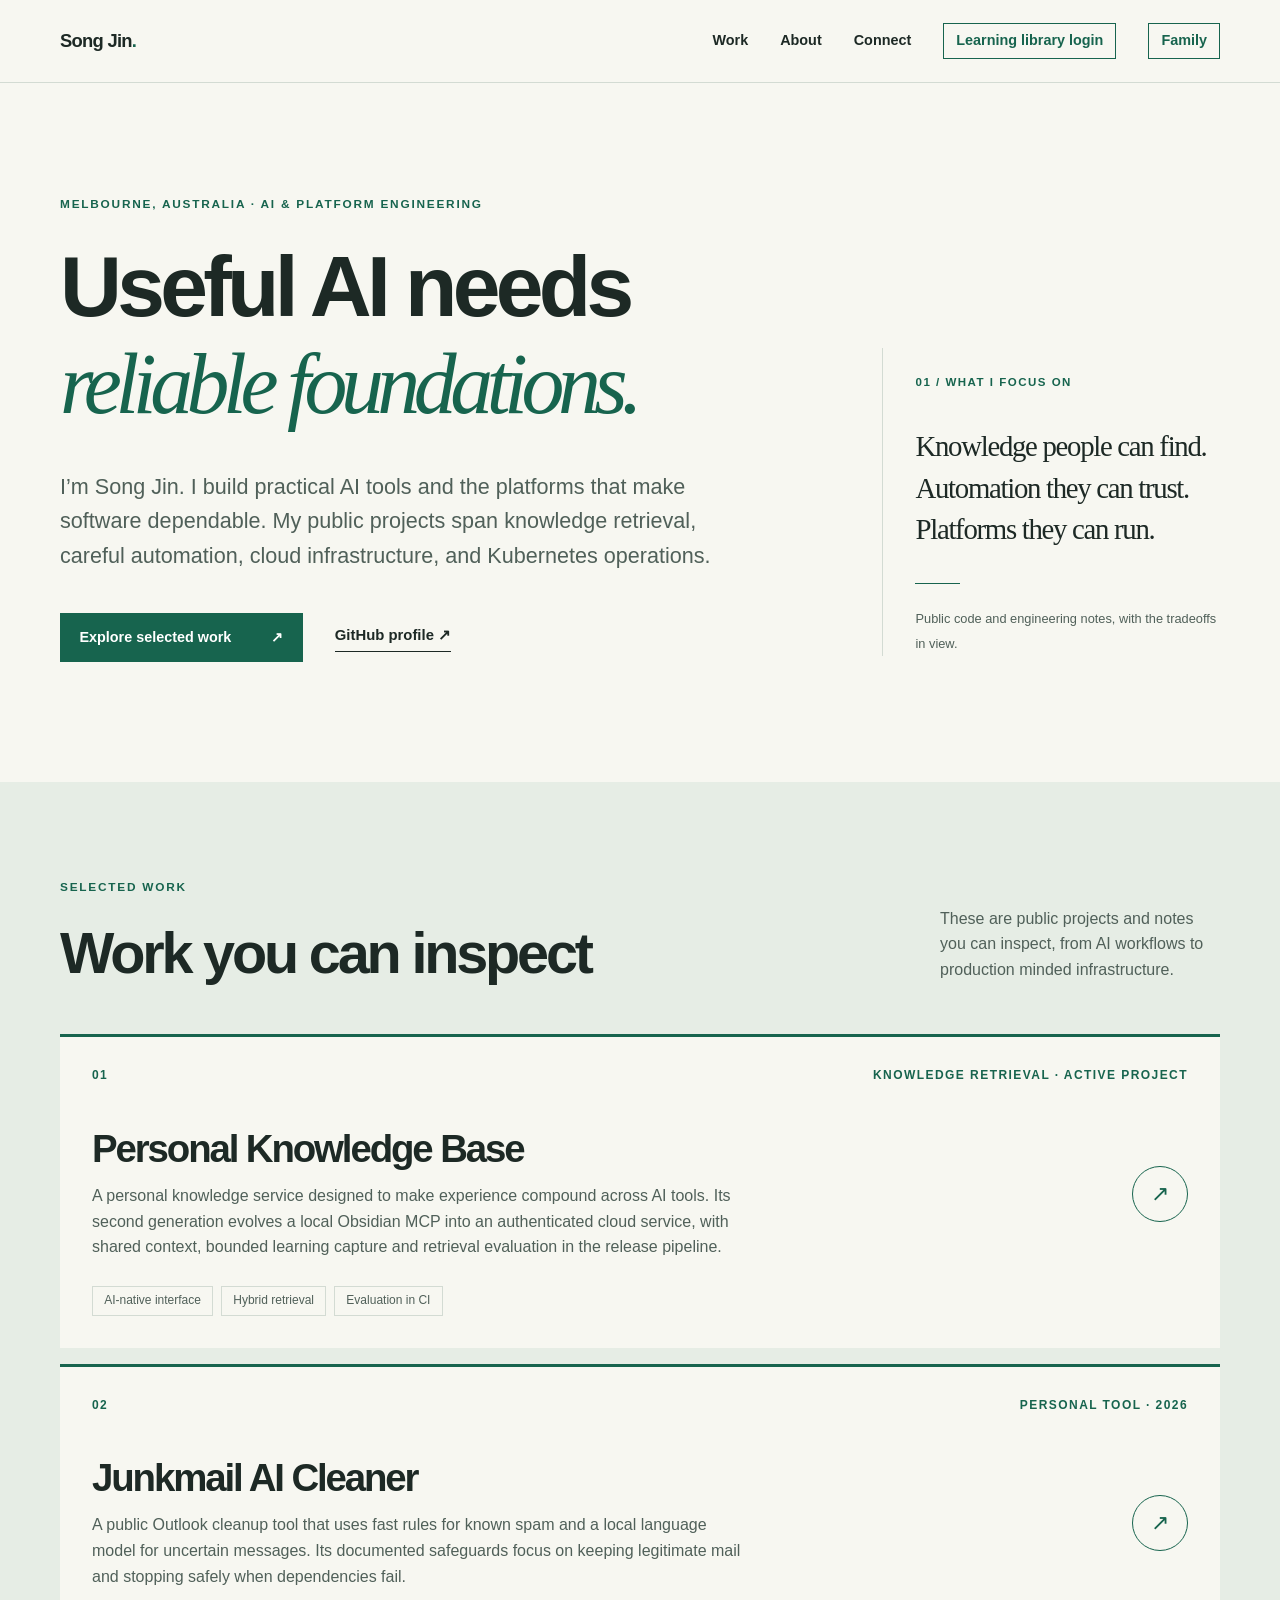
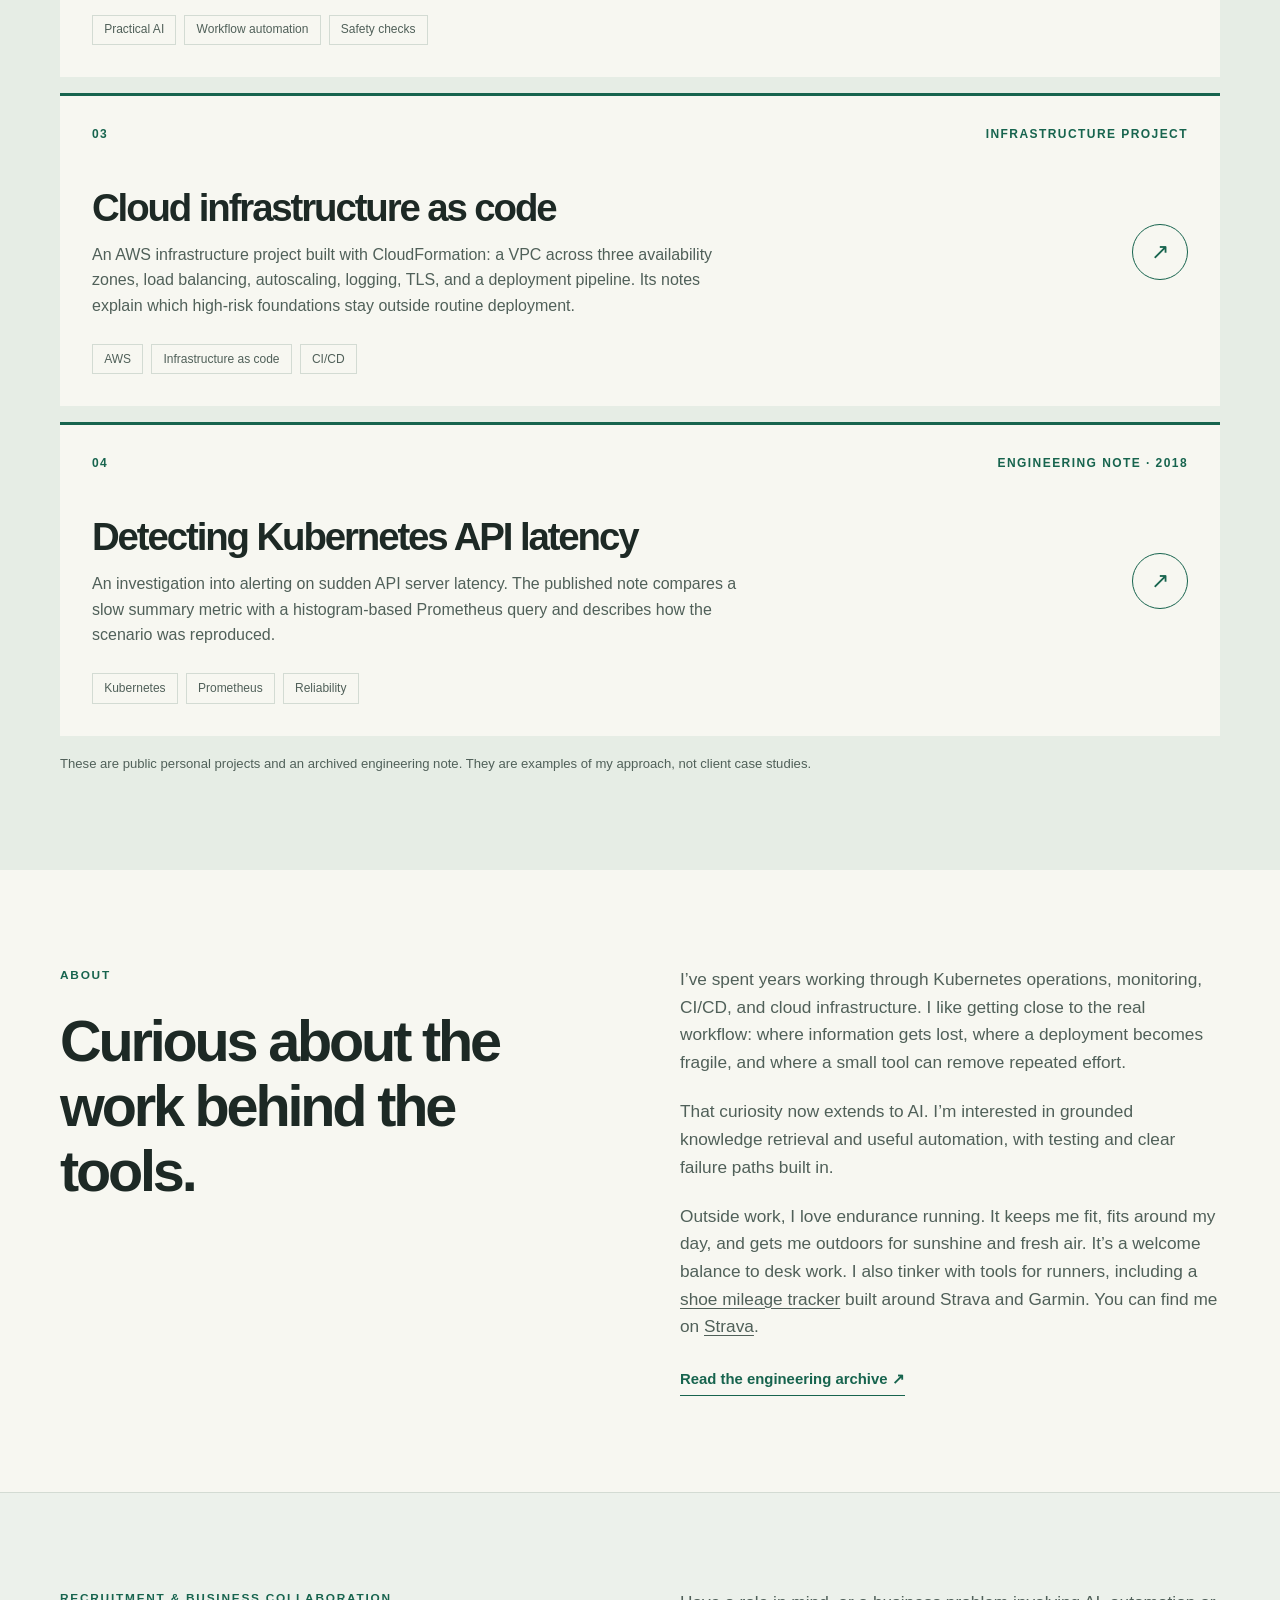
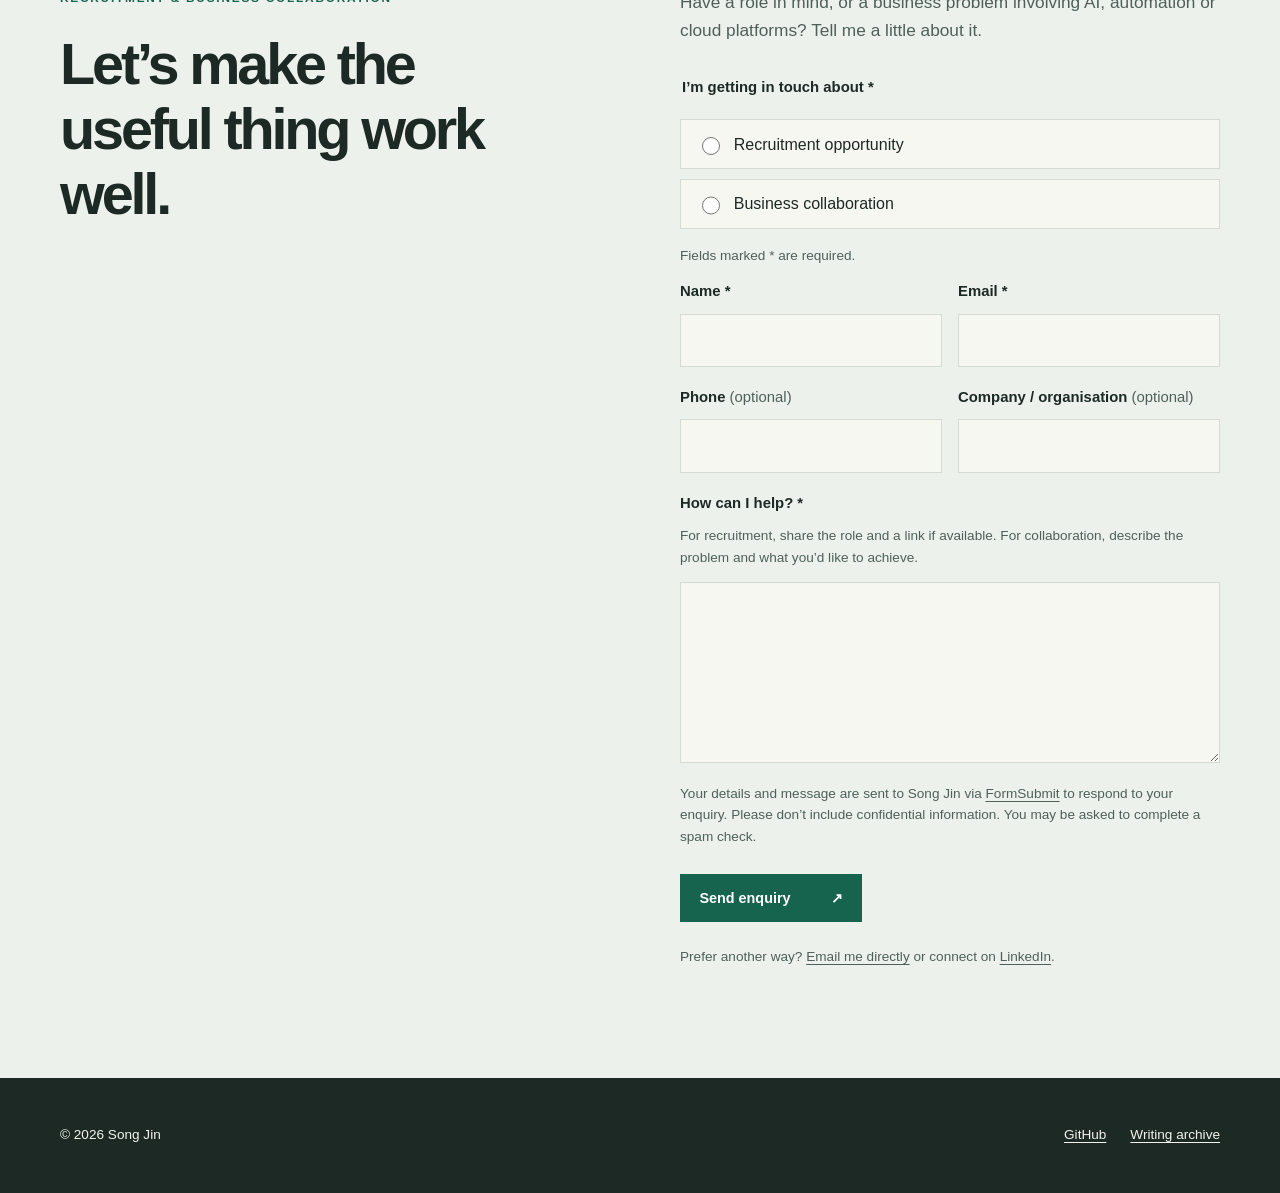
==== commit 94faf00a: "feat: link the private family site and remove temporary deployment helpers" ====
--- a/index.html
+++ b/index.html
@@ -19,6 +19,7 @@
           <a href="#about">About</a>
           <a href="#connect">Connect</a>
           <a class="nav-login" href="https://learn.midu.com.au/" aria-label="Log in to the private learning library">Learning library login</a>
+          <a class="nav-login" href="https://family.midu.com.au/" aria-label="Open the private family site">Family</a>
         </nav>
       </div>
     </header>
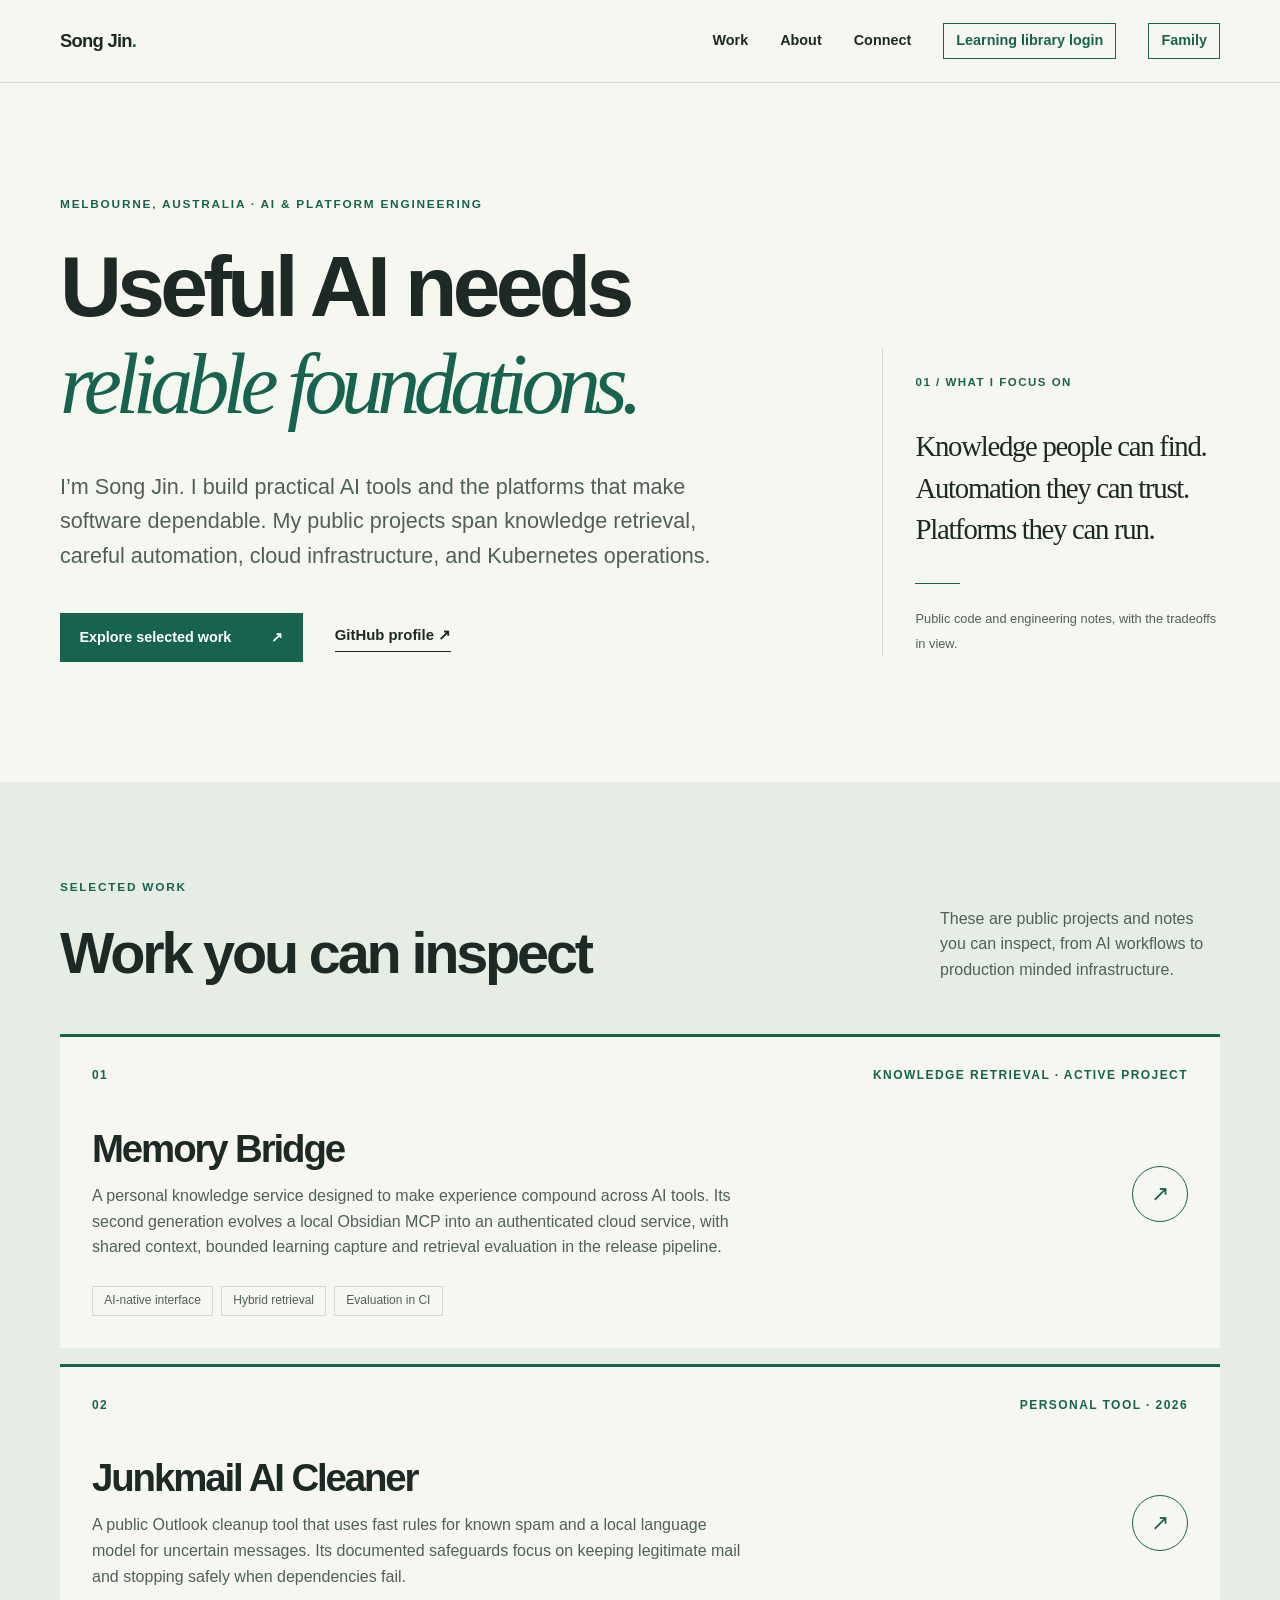
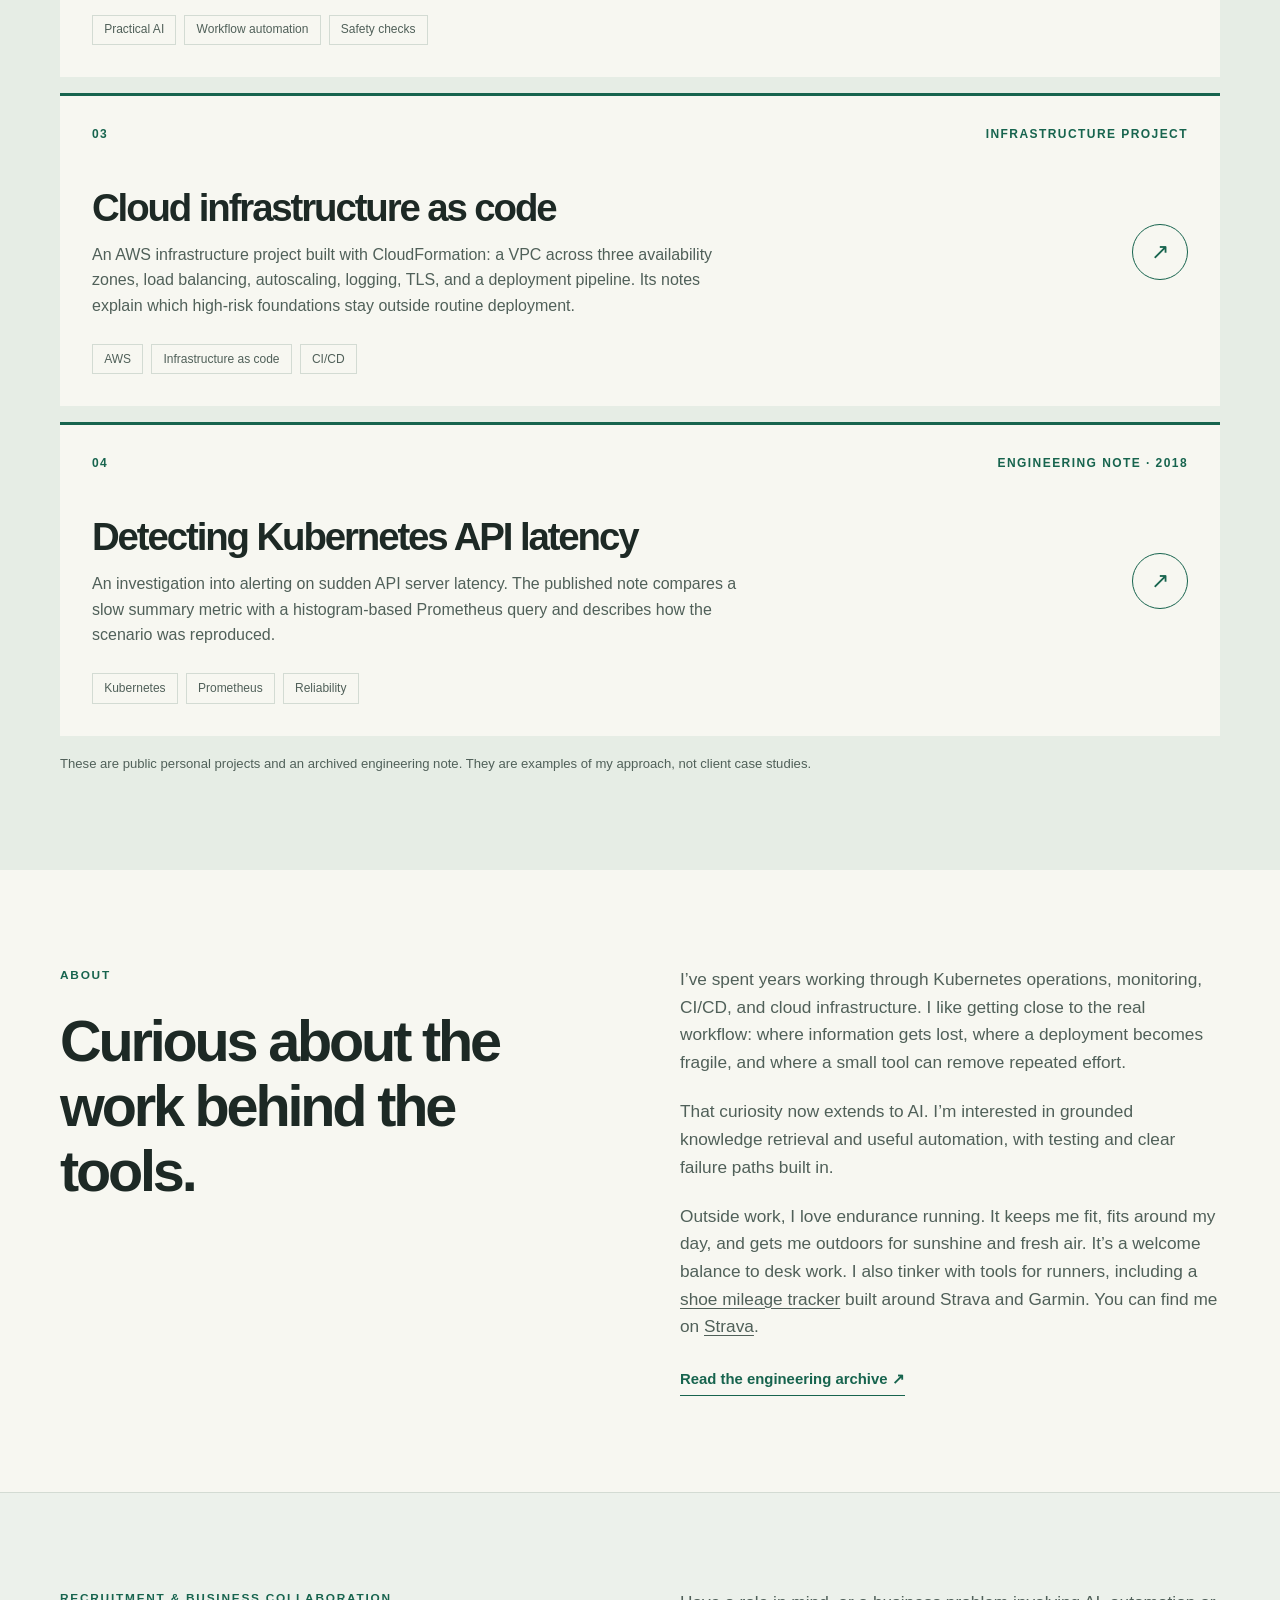
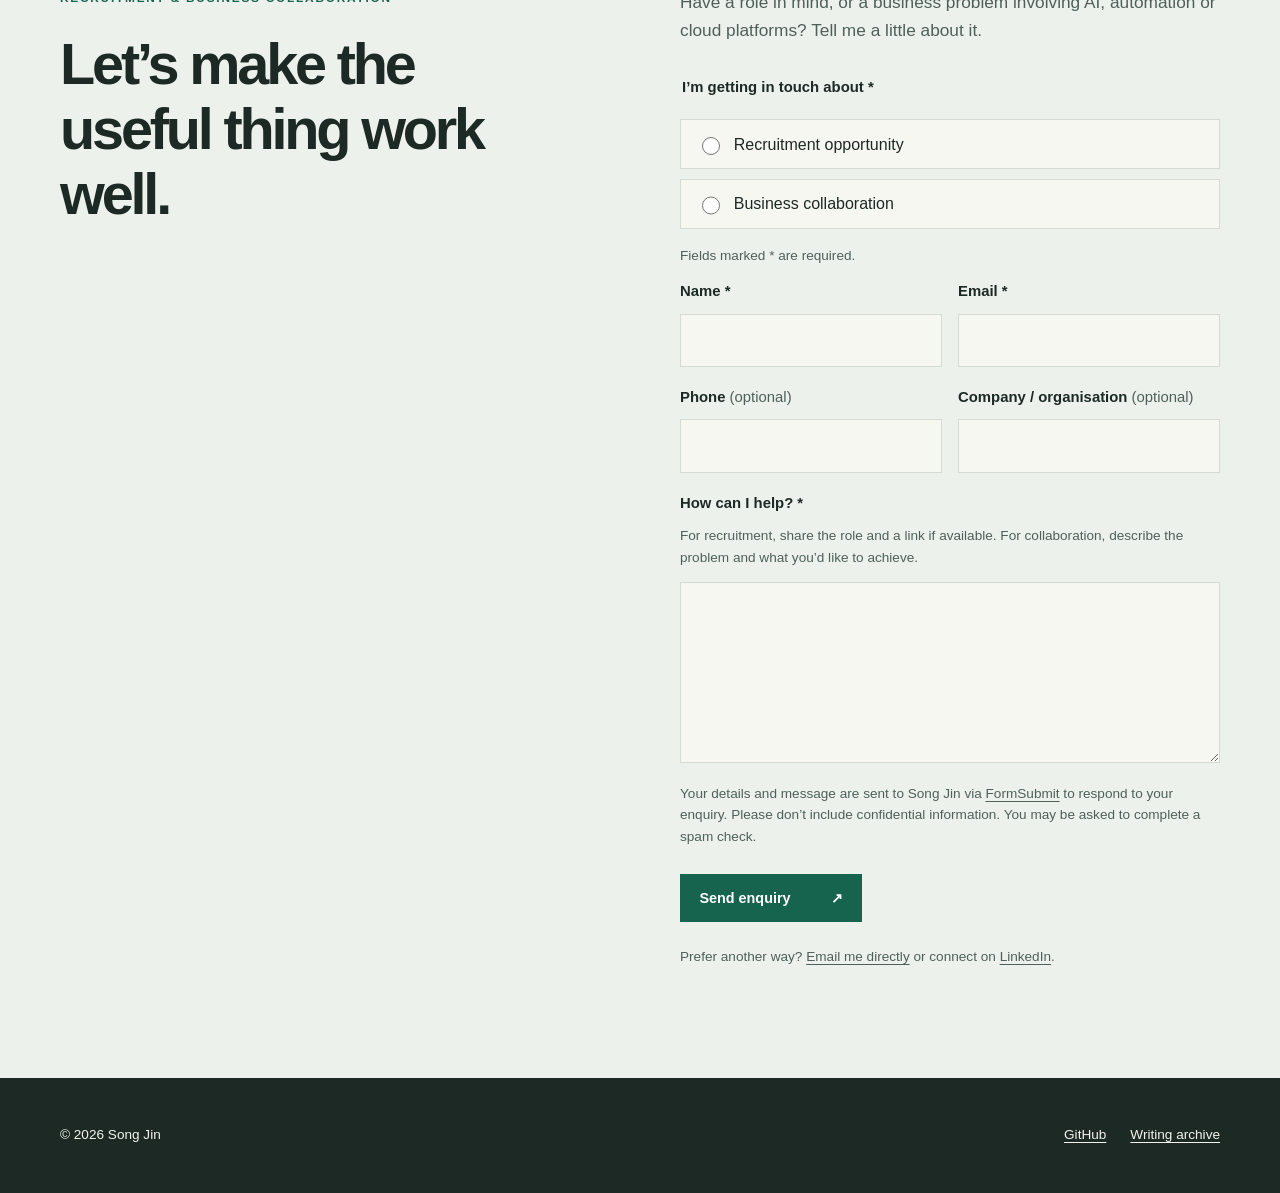
==== commit 976fc6a8: "Rename product to Memory Bridge" ====
--- a/index.html
+++ b/index.html
@@ -56,10 +56,10 @@
             <div class="work-meta"><span>01</span><span>Knowledge retrieval · active project</span></div>
             <div class="work-body">
               <div>
-                <h3><a href="work/personal-knowledge-base/">Personal Knowledge Base</a></h3>
+                <h3><a href="work/personal-knowledge-base/">Memory Bridge</a></h3>
                 <p>A personal knowledge service designed to make experience compound across AI tools. Its second generation evolves a local Obsidian MCP into an authenticated cloud service, with shared context, bounded learning capture and retrieval evaluation in the release pipeline.</p>
               </div>
-              <a class="round-link" href="work/personal-knowledge-base/" aria-label="Read Personal Knowledge Base case study">↗</a>
+              <a class="round-link" href="work/personal-knowledge-base/" aria-label="Read Memory Bridge case study">↗</a>
             </div>
             <div class="work-tags" aria-label="Topics"><span>AI-native interface</span><span>Hybrid retrieval</span><span>Evaluation in CI</span></div>
           </article>
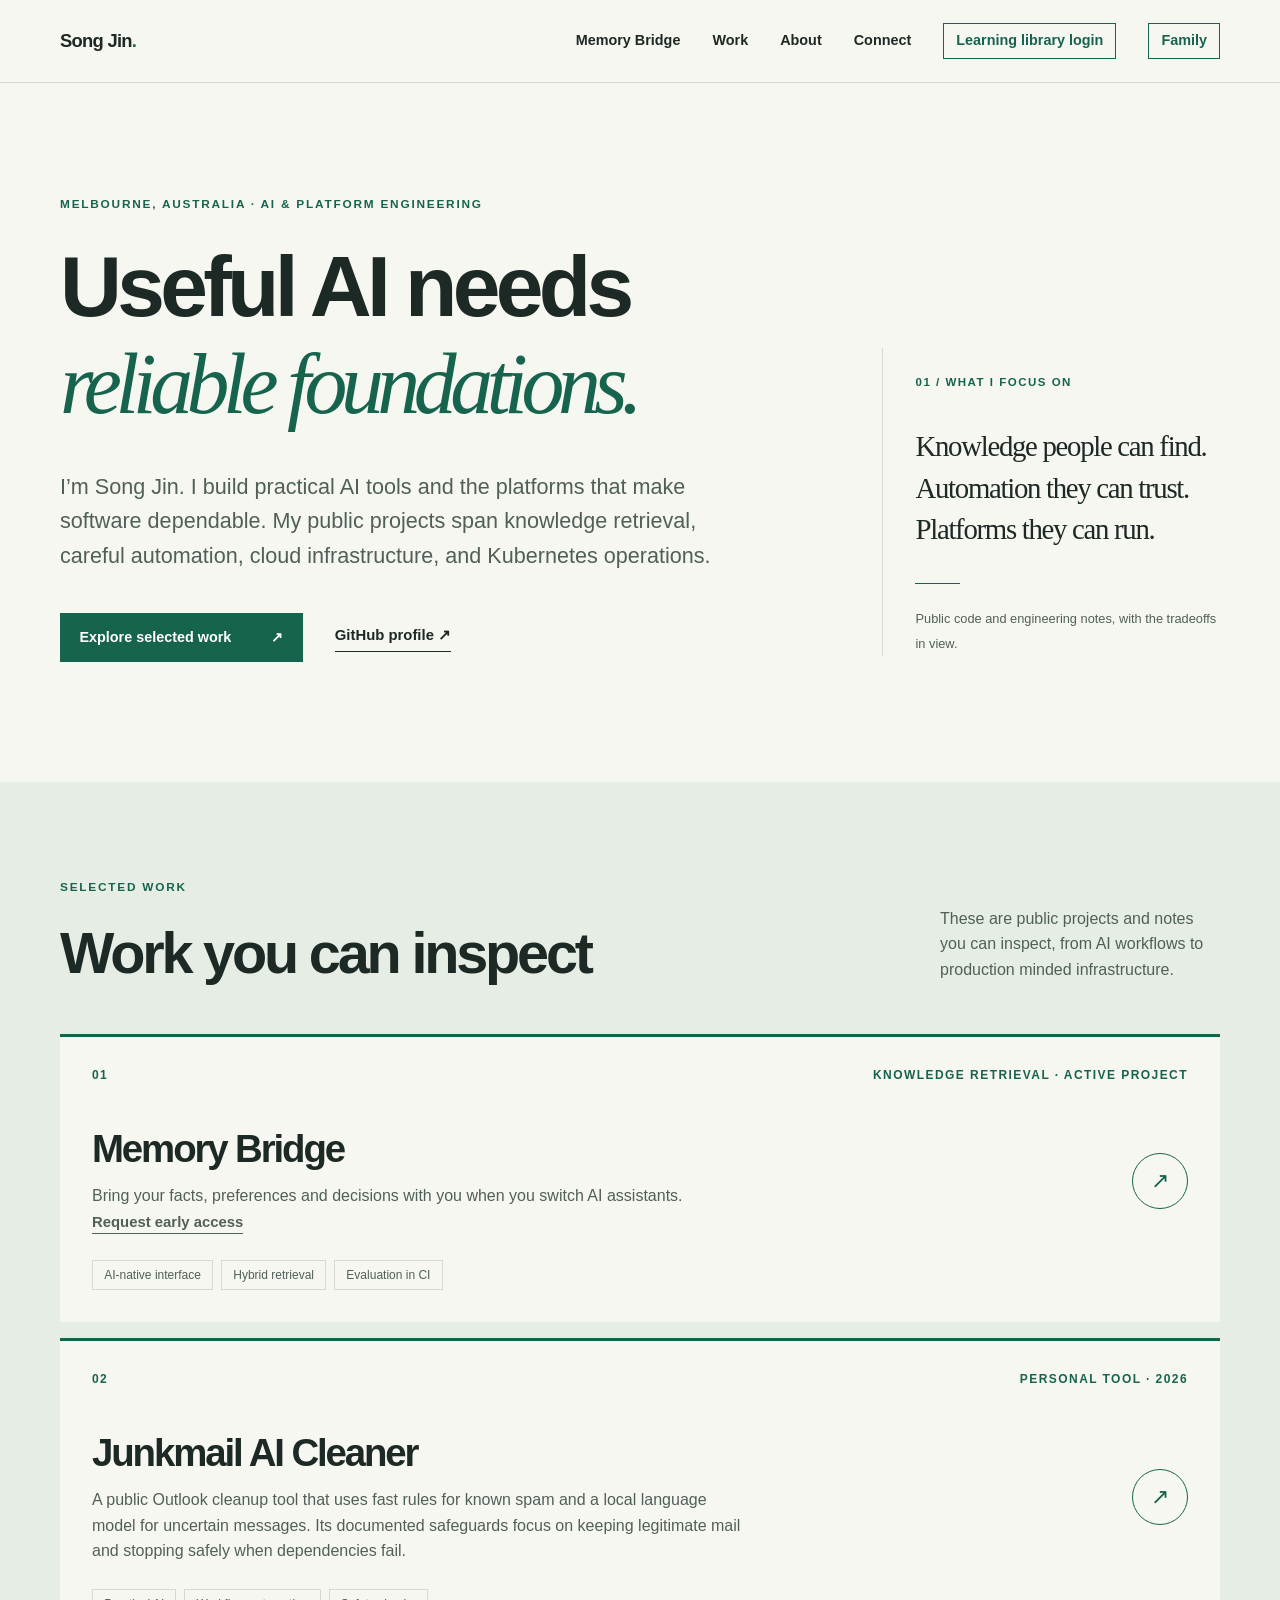
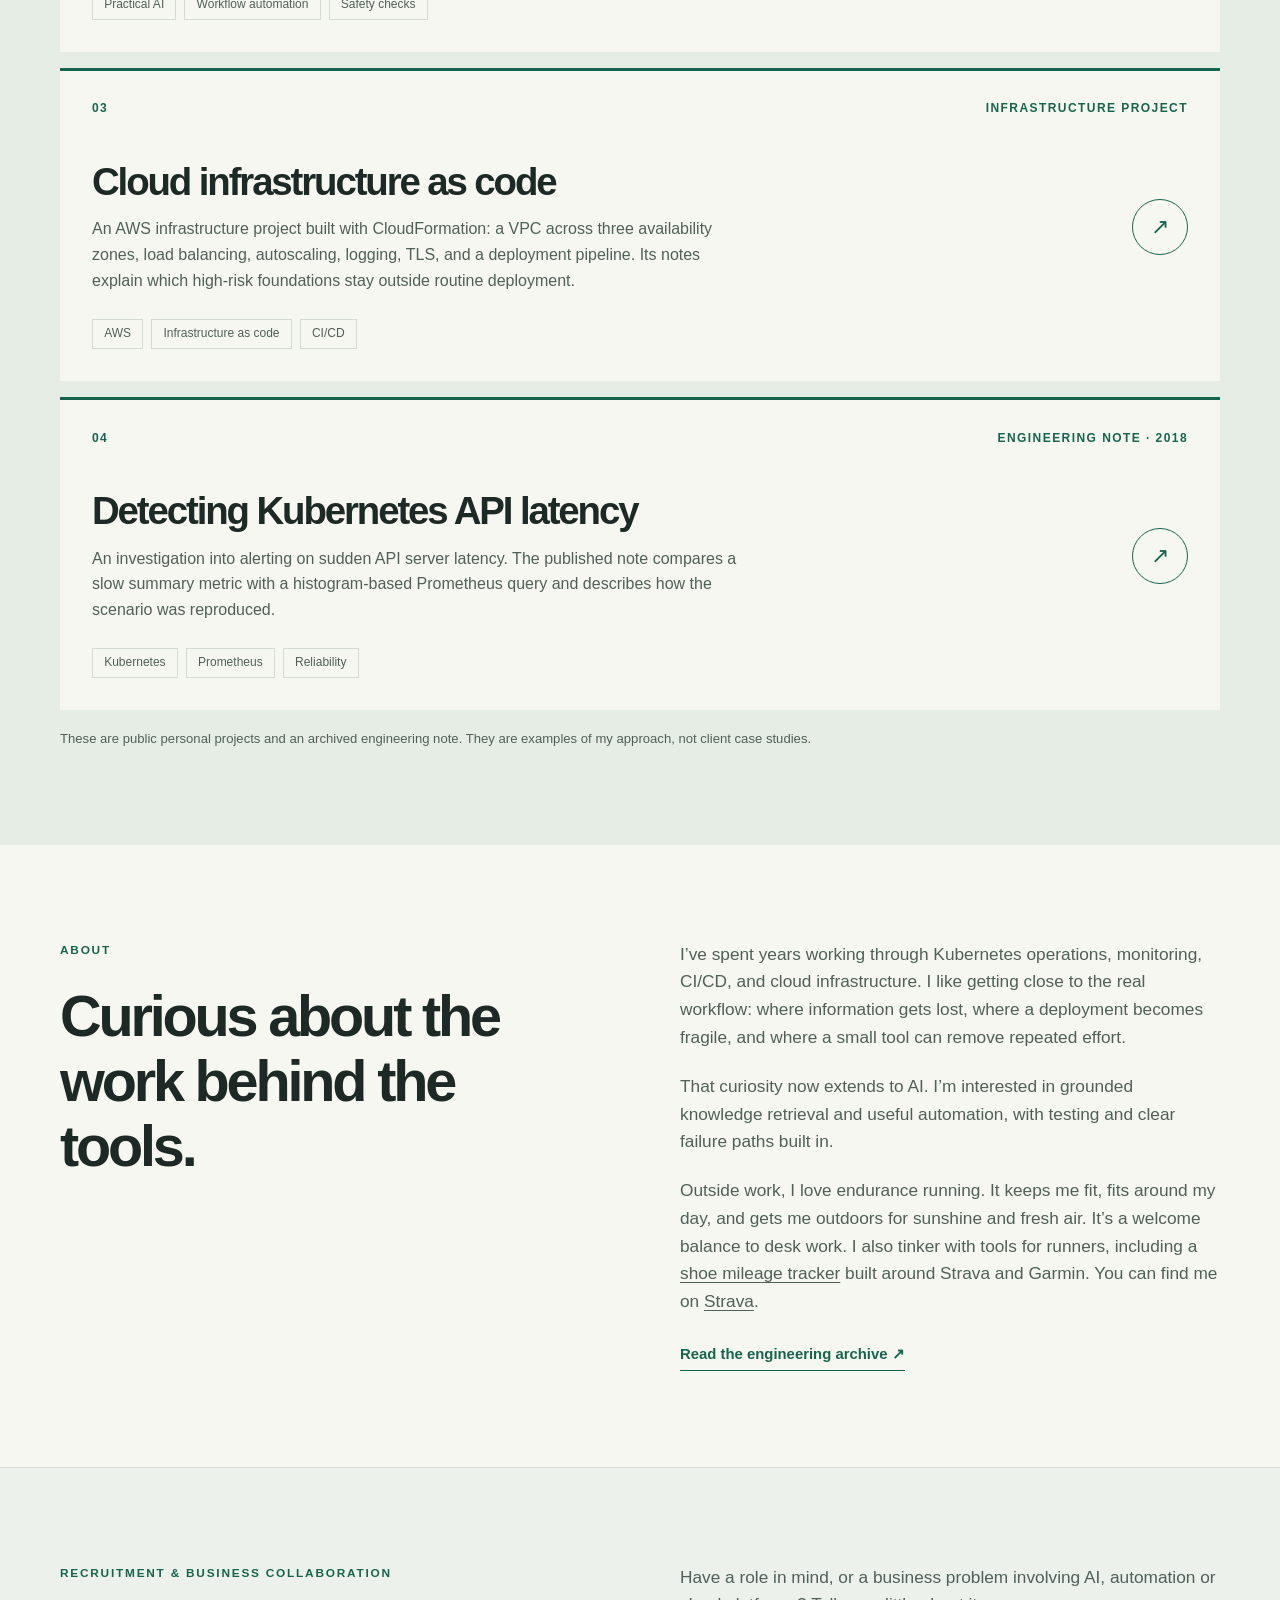
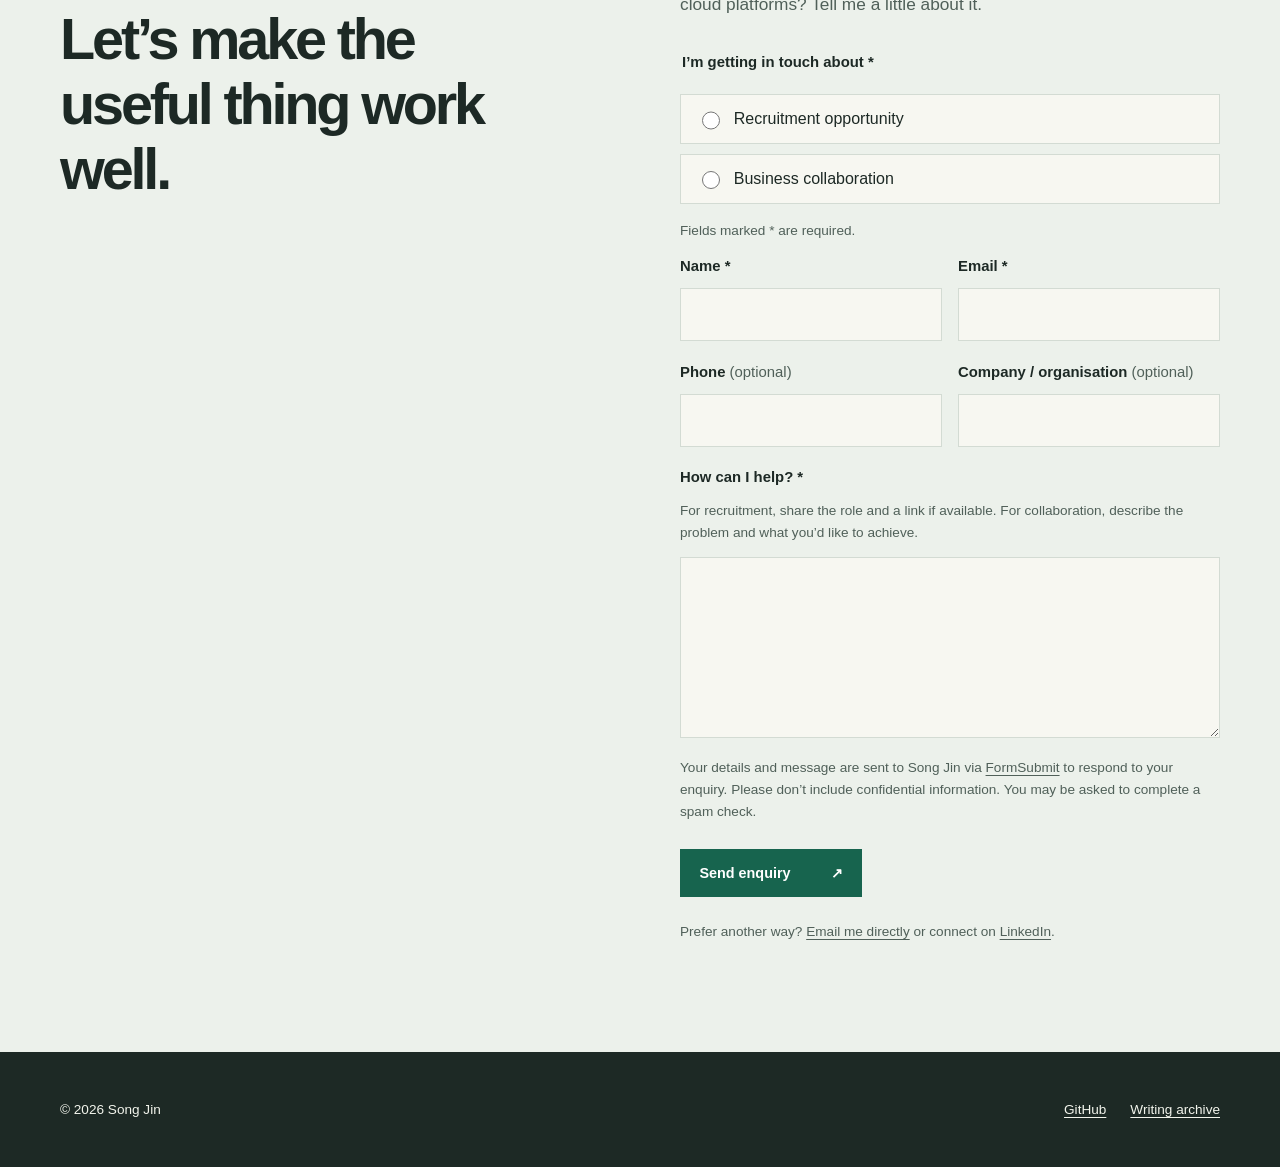
==== commit 6c659097: "Launch Memory Bridge early access and move the case study URL" ====
--- a/index.html
+++ b/index.html
@@ -15,6 +15,7 @@
       <div class="shell header-inner">
         <a class="wordmark" href="./" aria-label="Song Jin, home">Song Jin<span class="wordmark-dot">.</span></a>
         <nav aria-label="Main navigation">
+          <a href="products/memory-bridge/">Memory Bridge</a>
           <a href="#work">Work</a>
           <a href="#about">About</a>
           <a href="#connect">Connect</a>
@@ -56,10 +57,11 @@
             <div class="work-meta"><span>01</span><span>Knowledge retrieval · active project</span></div>
             <div class="work-body">
               <div>
-                <h3><a href="work/personal-knowledge-base/">Memory Bridge</a></h3>
-                <p>A personal knowledge service designed to make experience compound across AI tools. Its second generation evolves a local Obsidian MCP into an authenticated cloud service, with shared context, bounded learning capture and retrieval evaluation in the release pipeline.</p>
+                <h3><a href="products/memory-bridge/">Memory Bridge</a></h3>
+                <p>Bring your facts, preferences and decisions with you when you switch AI assistants.</p>
+                <p><a class="text-link" href="products/memory-bridge/#pilot">Request early access</a></p>
               </div>
-              <a class="round-link" href="work/personal-knowledge-base/" aria-label="Read Memory Bridge case study">↗</a>
+              <a class="round-link" href="work/memory-bridge/" aria-label="Read the Memory Bridge case study">↗</a>
             </div>
             <div class="work-tags" aria-label="Topics"><span>AI-native interface</span><span>Hybrid retrieval</span><span>Evaluation in CI</span></div>
           </article>
